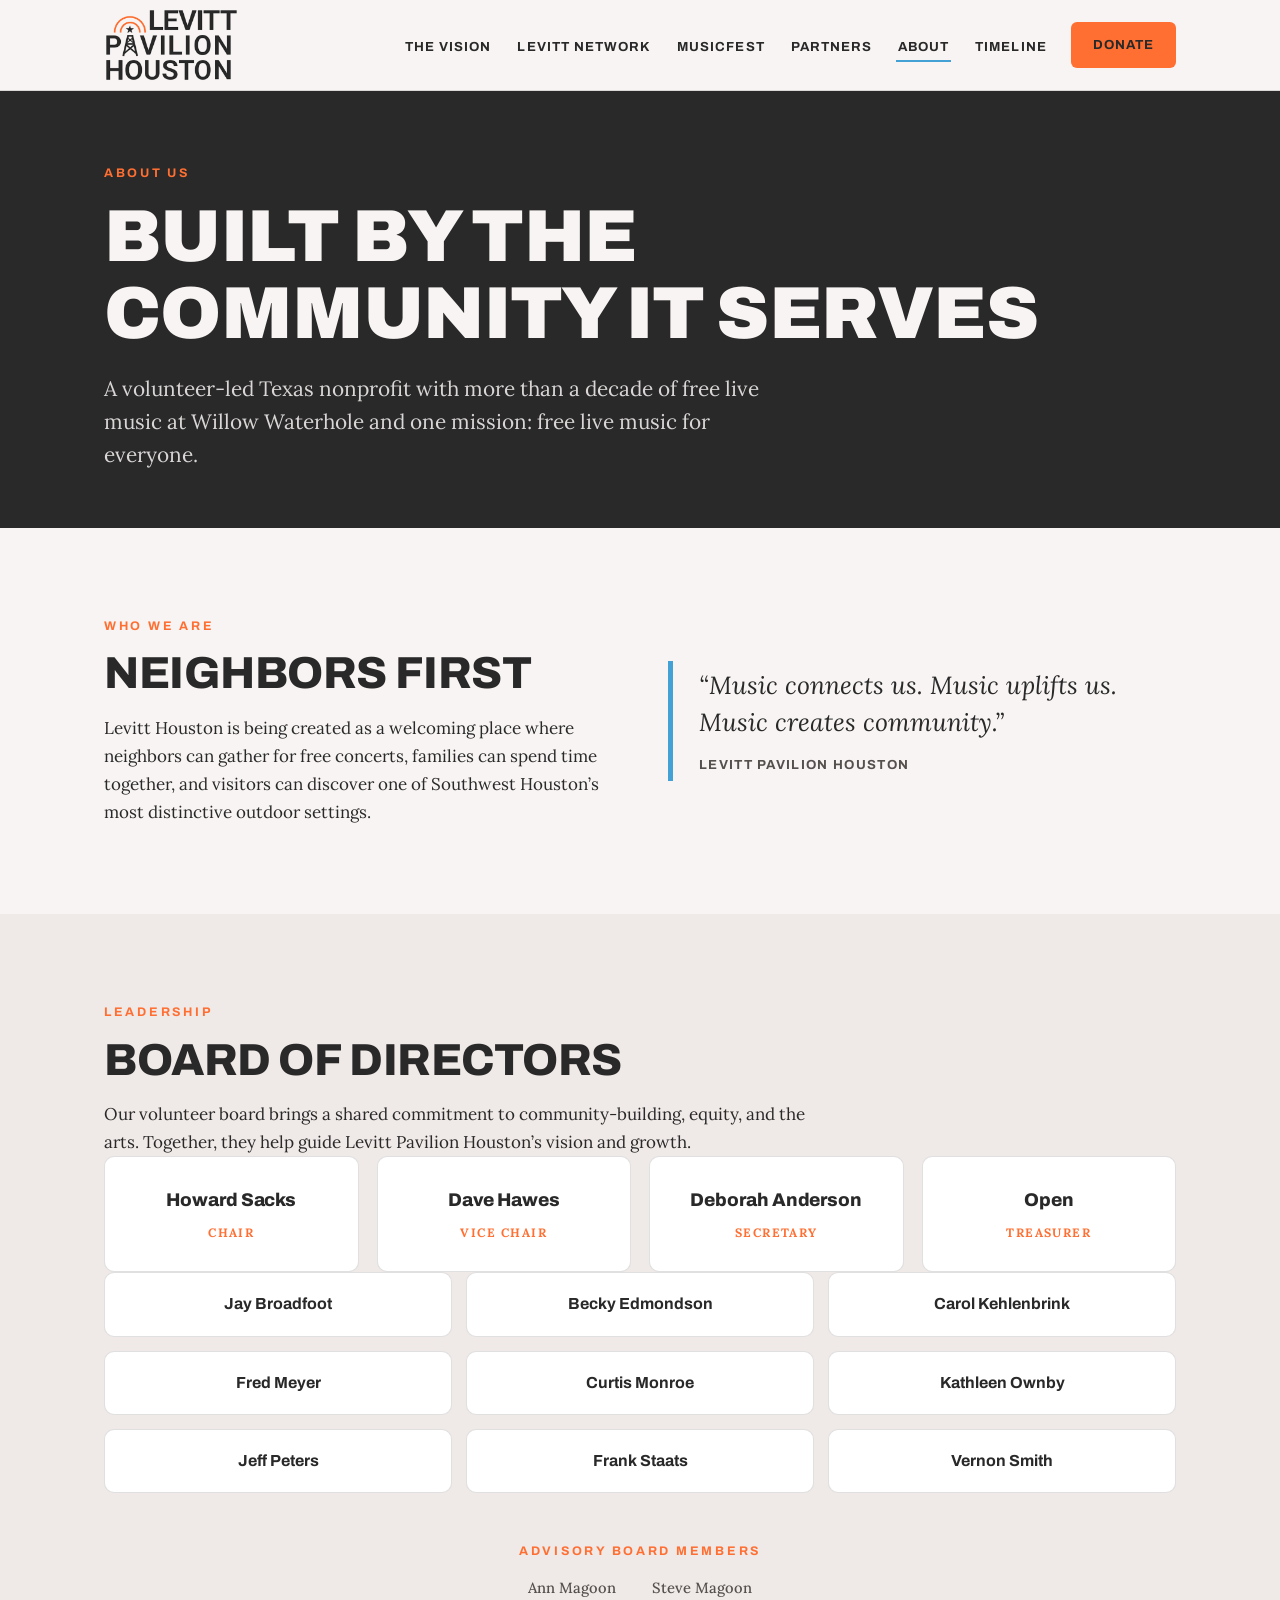
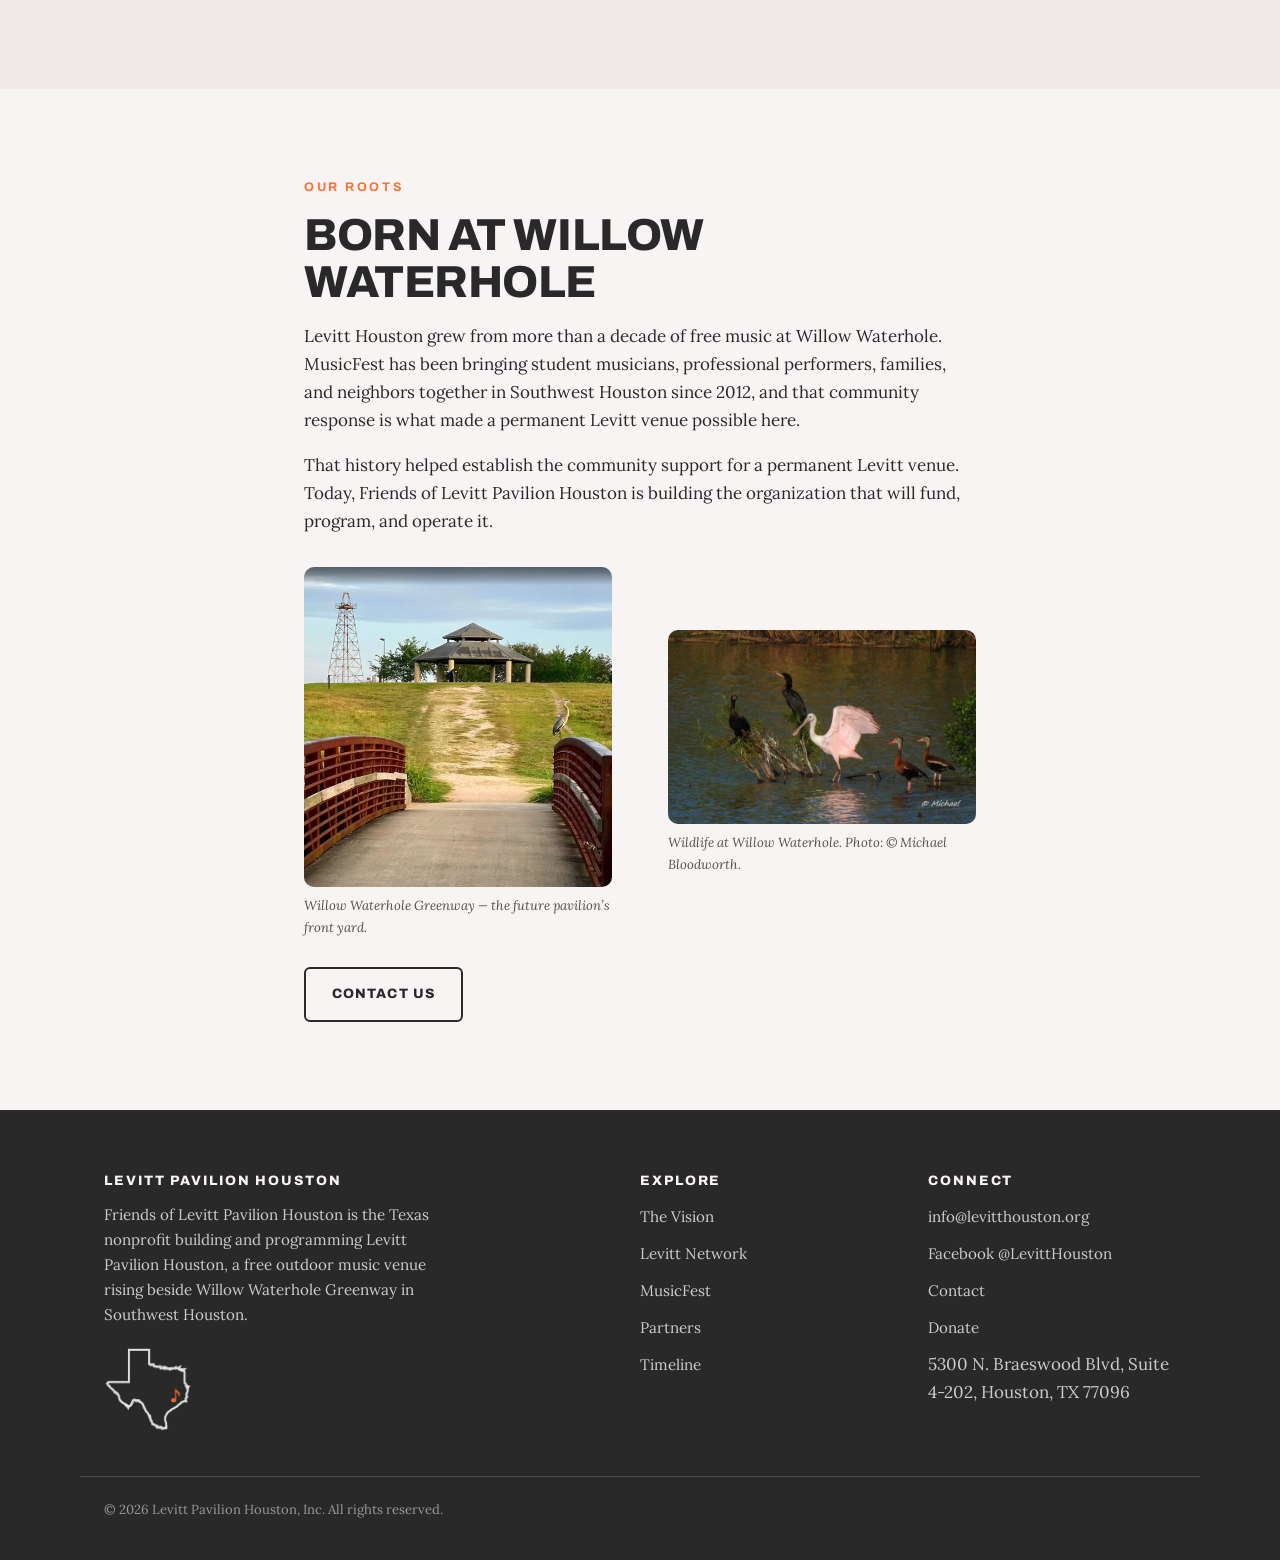
==== about.html @ 431321b0 "Add files via upload" ====
<!DOCTYPE html>
<html lang="en">
<head>
<meta charset="UTF-8">
<meta name="viewport" content="width=device-width, initial-scale=1.0">
<title>About | Levitt Pavilion Houston</title>
<meta name="description" content="Friends of Levitt Pavilion Houston is the Texas nonprofit building and programming the Levitt Pavilion at Willow Waterhole in Southwest Houston.">
<link rel="canonical" href="https://www.levitthouston.org/about.html">
<meta property="og:title" content="About | Levitt Pavilion Houston">
<meta property="og:description" content="Friends of Levitt Pavilion Houston is the Texas nonprofit building and programming the Levitt Pavilion at Willow Waterhole in Southwest Houston.">
<meta property="og:type" content="website">
<link rel="preconnect" href="https://fonts.googleapis.com">
<link rel="preconnect" href="https://fonts.gstatic.com" crossorigin>
<link href="https://fonts.googleapis.com/css2?family=Archivo:wght@500;700;800;900&family=Lora:ital,wght@0,400;0,500;0,700;1,400&display=swap" rel="stylesheet">
<link rel="icon" type="image/png" href="images/favicon.png">
<link rel="stylesheet" href="styles.css">
</head>
<body>

<header class="nav">
  <div class="nav-inner">
    <a class="brand" href="index.html" aria-label="Levitt Pavilion Houston home">
      <img src="images/logo-wordmark.png" alt="Levitt Pavilion Houston">
    </a>
    <button class="nav-toggle" aria-expanded="false" onclick="const l=document.querySelector('.nav-links');l.classList.toggle('open');this.setAttribute('aria-expanded',l.classList.contains('open'));">Menu</button>
    <ul class="nav-links">
      <li><a href="vision.html">The Vision</a></li>
      <li><a href="network.html">Levitt Network</a></li>
      <li><a href="musicfest.html">MusicFest</a></li>
      <li><a href="partners.html">Partners</a></li>
      <li><a href="about.html" aria-current="page">About</a></li>
      <li><a href="timeline.html">Timeline</a></li>
      <li><a class="btn btn-orange" href="support.html" style="padding:10px 20px;">Donate</a></li>
    </ul>
  </div>
</header>

<section class="page-hero">
  <div class="wrap">
    <span class="eyebrow">About Us</span>
    <h1>Built by the<br>community it serves</h1>
    <p class="lede">A volunteer-led Texas nonprofit with more than a decade of free live music at Willow Waterhole and one mission: free live music for everyone.</p>
  </div>
</section>


<section>
  <div class="wrap grid-2">
    <div>
      <span class="eyebrow">Who we are</span>
      <h2>Neighbors first</h2>
      <p class="mt-1">Levitt Houston is being created as a welcoming place where neighbors can gather for free concerts, families can spend time together, and visitors can discover one of Southwest Houston&rsquo;s most distinctive outdoor settings.</p>
    </div>
    <div>
      <blockquote class="pullquote">
        &ldquo;Music connects us. Music uplifts us. Music creates community.&rdquo;
        <cite>Levitt Pavilion Houston</cite>
      </blockquote>
    </div>
  </div>
</section>

<section class="section-tint">
  <div class="wrap">
    <span class="eyebrow">Leadership</span>
    <h2>Board of Directors</h2>
    <p class="narrow mt-1">Our volunteer board brings a shared commitment to community-building, equity, and the arts. Together, they help guide Levitt Pavilion Houston&rsquo;s vision and growth.</p>

    <ul class="board-officers mt-3">
      <li><span class="name">Howard Sacks</span><span class="role">Chair</span></li>
      <li><span class="name">Dave Hawes</span><span class="role">Vice Chair</span></li>
      <li><span class="name">Deborah Anderson</span><span class="role">Secretary</span></li>
      <li><span class="name">Open</span><span class="role">Treasurer</span></li>
    </ul>

    <ul class="board-members mt-3">
      <li>Jay Broadfoot</li>
      <li>Becky Edmondson</li>
      <li>Carol Kehlenbrink</li>
      <li>Fred Meyer</li>
      <li>Curtis Monroe</li>
      <li>Kathleen Ownby</li>
      <li>Jeff Peters</li>
      <li>Frank Staats</li>
      <li>Vernon Smith</li>
    </ul>

    <div class="board-advisory-wrap mt-3">
      <span class="eyebrow">Advisory Board Members</span>
      <ul class="board-advisory">
        <li>Ann Magoon</li>
        <li>Steve Magoon</li>
      </ul>
    </div>
  </div>
</section>

<section>
  <div class="wrap narrow-center">
    <span class="eyebrow">Our roots</span>
    <h2>Born at Willow Waterhole</h2>
    <p class="mt-1">Levitt Houston grew from more than a decade of free music at Willow Waterhole. MusicFest has been bringing student musicians, professional performers, families, and neighbors together in Southwest Houston since 2012, and that community response is what made a permanent Levitt venue possible here.</p>
    <p>That history helped establish the community support for a permanent Levitt venue. Today, Friends of Levitt Pavilion Houston is building the organization that will fund, program, and operate it.</p>
    <div class="grid-2 mt-2">
      <div>
        <img src="images/ww-bridge-heron.jpg" alt="A blue heron perches on the bridge at Willow Waterhole Greenway with the gazebo and historic derrick visible in the background" loading="lazy" style="width:100%;border-radius:var(--radius);">
        <p class="photo-caption">Willow Waterhole Greenway — the future pavilion&rsquo;s front yard.</p>
      </div>
      <div>
        <img src="images/ww-spoonbill-bloodworth.jpg" alt="A roseate spoonbill spreads its wings beside cormorants and ducks on the waters of Willow Waterhole Greenway" loading="lazy" style="width:100%;border-radius:var(--radius);">
        <p class="photo-caption">Wildlife at Willow Waterhole. Photo: &copy; Michael Bloodworth.</p>
      </div>
    </div>
    <div class="btn-row"><a class="btn btn-ghost" href="mailto:info@levitthouston.org">Contact Us</a></div>
  </div>
</section>


<footer>
  <div class="wrap footer-grid">
    <div>
      <h4>Levitt Pavilion Houston</h4>
      <p style="font-size:0.95rem; max-width:340px;">Friends of Levitt Pavilion Houston is the Texas nonprofit building and programming Levitt Pavilion Houston, a free outdoor music venue rising beside Willow Waterhole Greenway in Southwest Houston.</p>
      <img class="footer-texas" src="images/texas-dark.png" alt="Texas outline with a music note marking Houston">
    </div>
    <div>
      <h4>Explore</h4>
      <ul>
        <li><a href="vision.html">The Vision</a></li>
        <li><a href="network.html">Levitt Network</a></li>
        <li><a href="musicfest.html">MusicFest</a></li>
        <li><a href="partners.html">Partners</a></li>
        <li><a href="timeline.html">Timeline</a></li>
      </ul>
    </div>
    <div>
      <h4>Connect</h4>
      <ul>
        <li><a href="mailto:info@levitthouston.org">info@levitthouston.org</a></li>
        <li><a href="https://www.facebook.com/LevittHouston">Facebook @LevittHouston</a></li>
        <li><a href="contact.html">Contact</a></li>
        <li><a href="support.html">Donate</a></li>
        <li>5300 N. Braeswood Blvd, Suite 4-202, Houston, TX 77096</li>
      </ul>
    </div>
  </div>
  <div class="wrap footer-legal">&copy; 2026 Levitt Pavilion Houston, Inc. All rights reserved.</div>
</footer>

</body>
</html>
---- styles.css ----
/* ============================================================
   Levitt Pavilion Houston — Design System
   Palette pulled from LPH logo v2:
   Charcoal #292929 | Cream #F8F4F3 | Derrick Orange #FF6F32 | Bayou Blue #43A1D5
   Type: Archivo (display, echoes wordmark) + Lora (narrative warmth)
   ============================================================ */

:root {
  --charcoal: #292929;
  --charcoal-deep: #1C1C1C;
  --cream: #F8F4F3;
  --cream-dim: #EFE9E7;
  --orange: #FF6F32;
  --orange-deep: #E85A1F;
  --blue: #43A1D5;
  --ink-soft: #55504E;
  --line: rgba(41,41,41,0.14);
  --line-light: rgba(248,244,243,0.18);
  --max: 1120px;
  --radius: 10px;
  --display: "Archivo", "Helvetica Neue", Arial, sans-serif;
  --body: "Lora", Georgia, serif;
}

* { margin: 0; padding: 0; box-sizing: border-box; }
html { scroll-behavior: smooth; }
body {
  font-family: var(--body);
  color: var(--charcoal);
  background: var(--cream);
  line-height: 1.65;
  font-size: 17px;
}

img { max-width: 100%; display: block; }
a { color: inherit; }

/* ---------- Type ---------- */
h1, h2, h3, h4, .disp {
  font-family: var(--display);
  line-height: 1.05;
  letter-spacing: -0.01em;
  font-weight: 800;
  text-transform: uppercase;
}
h1 { font-size: clamp(2.6rem, 6vw, 4.6rem); font-weight: 900; }
h2 { font-size: clamp(1.9rem, 3.6vw, 2.8rem); }
h3 { font-size: 1.25rem; letter-spacing: 0.01em; }
p + p { margin-top: 1em; }

.eyebrow {
  font-family: var(--display);
  font-size: 0.78rem;
  font-weight: 700;
  letter-spacing: 0.22em;
  text-transform: uppercase;
  color: var(--orange);
  display: block;
  margin-bottom: 0.9rem;
}
.on-dark .eyebrow { color: var(--orange); }

.lede {
  font-size: clamp(1.1rem, 1.8vw, 1.3rem);
  line-height: 1.6;
}

/* ---------- Layout ---------- */
.wrap { max-width: var(--max); margin: 0 auto; padding: 0 24px; }
section { padding: 88px 0; }
.section-dark { background: var(--charcoal); color: var(--cream); }
.section-dark h1, .section-dark h2, .section-dark h3 { color: var(--cream); }
.section-tint { background: var(--cream-dim); }

.grid-2 { display: grid; grid-template-columns: 1fr 1fr; gap: 56px; align-items: center; }
.grid-3 { display: grid; grid-template-columns: repeat(3, 1fr); gap: 28px; }
.grid-4 { display: grid; grid-template-columns: repeat(4, 1fr); gap: 24px; }

@media (max-width: 900px) {
  .grid-2, .grid-3, .grid-4 { grid-template-columns: 1fr; }
  section { padding: 64px 0; }
}
@media (min-width: 901px) and (max-width: 1080px) {
  .grid-4 { grid-template-columns: repeat(2, 1fr); }
}

/* ---------- Nav ---------- */
.nav {
  position: sticky; top: 0; z-index: 50;
  background: var(--cream);
  border-bottom: 1px solid var(--line);
}
.nav-inner {
  max-width: var(--max); margin: 0 auto; padding: 8px 24px;
  display: flex; align-items: center; justify-content: space-between; gap: 16px;
}
.brand { display: flex; align-items: center; gap: 12px; text-decoration: none; }
.brand img { height: 74px; width: auto; }
@media (max-width: 600px) { .brand img { height: 54px; } }
.nav-links { display: flex; align-items: center; gap: 22px; list-style: none; }
.nav-links a {
  font-family: var(--display); font-size: 0.82rem; font-weight: 700;
  letter-spacing: 0.08em; text-transform: uppercase; text-decoration: none;
  color: var(--charcoal); padding: 6px 2px; border-bottom: 2px solid transparent;
}
.nav-links a:hover, .nav-links a[aria-current="page"] { border-bottom-color: var(--orange); }
.nav-toggle { display: none; background: none; border: 1px solid var(--line); border-radius: 6px; padding: 8px 10px; font-family: var(--display); font-weight: 700; font-size: 0.8rem; letter-spacing: 0.08em; text-transform: uppercase; cursor: pointer; color: var(--charcoal); }

@media (max-width: 980px) {
  .nav-toggle { display: block; }
  .nav-links {
    display: none; position: absolute; top: 100%; left: 0; right: 0;
    background: var(--cream); border-bottom: 1px solid var(--line);
    flex-direction: column; align-items: flex-start; padding: 18px 24px; gap: 14px;
  }
  .nav-links.open { display: flex; }
}

/* ---------- Buttons ---------- */
.btn {
  display: inline-block; text-decoration: none; cursor: pointer;
  font-family: var(--display); font-weight: 800; text-transform: uppercase;
  letter-spacing: 0.08em; font-size: 0.85rem;
  padding: 14px 26px; border-radius: 6px; border: 2px solid transparent;
  transition: transform 0.15s ease, background 0.15s ease, color 0.15s ease;
}
.btn:hover { transform: translateY(-2px); }
.btn:focus-visible, a:focus-visible, button:focus-visible { outline: 3px solid var(--blue); outline-offset: 2px; }
.btn-orange { background: var(--orange); color: #fff; }
.btn-orange:hover { background: var(--orange-deep); }
.btn-ghost { border-color: var(--charcoal); color: var(--charcoal); background: transparent; }
.btn-ghost-light { border-color: var(--cream); color: var(--cream); background: transparent; }
.btn-row { display: flex; gap: 14px; flex-wrap: wrap; margin-top: 1.8rem; }

/* ---------- Hero ---------- */
.hero {
  background: var(--charcoal); color: var(--cream);
  position: relative; overflow: hidden; padding: 110px 0 96px;
}
.hero .wrap { position: relative; z-index: 2; }
.hero-kicker { color: var(--blue); }
.hero p.lede { max-width: 620px; margin-top: 1.4rem; color: rgba(248,244,243,0.88); }
.hero-derrick {
  position: absolute; right: 6%; top: 50%; transform: translateY(-50%);
  height: min(70%, 380px); width: auto; pointer-events: none;
}
@media (max-width: 900px) { .hero-derrick { opacity: 0.14; right: -10%; } }
@media (prefers-reduced-motion: reduce) {
  html { scroll-behavior: auto; }
  .btn:hover { transform: none; }
}

/* ---------- Momentum bar ---------- */
.momentum { background: var(--cream); color: var(--charcoal); padding: 0; border-bottom: 1px solid var(--line); }
.momentum-inner {
  max-width: var(--max); margin: 0 auto; padding: 18px 24px;
  display: flex; flex-wrap: wrap; gap: 10px 36px; align-items: center; justify-content: center;
}
.momentum-item { font-family: var(--display); font-weight: 700; font-size: 0.86rem; letter-spacing: 0.06em; text-transform: uppercase; display: flex; align-items: center; gap: 9px; }
.momentum-item::before { content: "●"; font-size: 0.6rem; color: var(--orange); }

/* ---------- Cards ---------- */
.card {
  background: #fff; border: 1px solid var(--line); border-radius: var(--radius);
  padding: 30px 26px;
}
.card h3 { margin-bottom: 0.7rem; }
.card-blue { border-top: 3px solid var(--blue); }
.card p { color: var(--ink-soft); font-size: 0.98rem; }
.section-dark .card { background: rgba(248,244,243,0.05); border-color: var(--line-light); }
.section-dark .card p { color: rgba(248,244,243,0.78); }

.stat { border-left: 4px solid var(--orange); padding-left: 18px; }
.stat .num { font-family: var(--display); font-weight: 900; font-size: 2.4rem; line-height: 1; display: block; }
.stat .lbl { font-size: 0.92rem; color: var(--ink-soft); }
.section-dark .stat .lbl { color: rgba(248,244,243,0.72); }

/* Blue variant: place / partnership / credibility facts.
   Orange stays reserved for campaign dollars and calls to action. */
.stat-blue { border-left-color: var(--blue); }

/* Wave divider: quiet callback to the logo's water base. */
.wave-divider { display: block; width: 100%; height: 34px; margin: 0; }
.wave-divider path { fill: none; stroke: var(--blue); stroke-width: 3; stroke-linecap: round; opacity: 0.55; }

/* ---------- Imagery ---------- */
.photo { border-radius: var(--radius); overflow: hidden; }
.photo img { width: 100%; height: 100%; object-fit: cover; }
.photo-caption { font-size: 0.82rem; color: var(--ink-soft); margin-top: 8px; font-style: italic; }
.section-dark .photo-caption { color: rgba(248,244,243,0.85); }
.placeholder {
  border-radius: var(--radius);
  background: repeating-linear-gradient(45deg, var(--cream-dim), var(--cream-dim) 12px, #E6DFDC 12px, #E6DFDC 24px);
  border: 1px dashed rgba(41,41,41,0.3);
  display: flex; align-items: center; justify-content: center; text-align: center;
  min-height: 260px; padding: 24px;
  font-family: var(--display); font-size: 0.8rem; font-weight: 700;
  letter-spacing: 0.1em; text-transform: uppercase; color: var(--ink-soft);
}

/* ---------- Quote ---------- */
.pullquote {
  border-left: 5px solid var(--blue);
  padding: 6px 0 6px 26px;
  font-size: clamp(1.2rem, 2.2vw, 1.55rem);
  font-style: italic; line-height: 1.5;
}
.pullquote cite { display: block; margin-top: 14px; font-style: normal; font-family: var(--display); font-size: 0.82rem; font-weight: 700; letter-spacing: 0.1em; text-transform: uppercase; color: var(--ink-soft); }
.section-dark .pullquote cite { color: rgba(248,244,243,0.7); }

/* ---------- Timeline ---------- */
.timeline { list-style: none; position: relative; padding-left: 34px; }
.timeline::before { content: ""; position: absolute; left: 8px; top: 6px; bottom: 6px; width: 2px; background: var(--line); }
.timeline li { position: relative; padding-bottom: 34px; }
.timeline li::before {
  content: ""; position: absolute; left: -32px; top: 7px;
  width: 14px; height: 14px; border-radius: 50%; background: var(--orange);
  border: 3px solid var(--cream);
}
.timeline .t-year { font-family: var(--display); font-weight: 900; font-size: 1.2rem; letter-spacing: 0.04em; display: block; margin-bottom: 4px; }
.timeline .t-body { color: var(--ink-soft); font-size: 1.08rem; line-height: 1.55; }
.timeline li.future::before { background: var(--cream); border: 3px solid var(--orange); }

/* ---------- Partner strip ---------- */
.partner-grid { display: grid; grid-template-columns: repeat(auto-fit, minmax(220px, 1fr)); gap: 20px; }
.partner {
  background: #fff; border: 1px solid var(--line); border-radius: var(--radius);
  padding: 24px; text-align: center;
  font-family: var(--display); font-weight: 800; text-transform: uppercase; font-size: 0.92rem; letter-spacing: 0.05em;
  display: flex; align-items: center; justify-content: center; min-height: 96px;
}

/* ---------- Footer ---------- */
footer { background: var(--charcoal); color: rgba(248,244,243,0.8); padding: 64px 0 40px; }
.footer-grid { display: grid; grid-template-columns: 2fr 1fr 1fr; gap: 40px; }
footer h4 { color: var(--cream); font-size: 0.85rem; letter-spacing: 0.14em; margin-bottom: 14px; }
.footer-texas { width: 88px; height: auto; margin-top: 20px; opacity: 0.9; }
footer ul { list-style: none; }
footer li { margin-bottom: 9px; }
footer a { color: rgba(248,244,243,0.8); text-decoration: none; font-size: 0.95rem; }
footer a:hover { color: var(--orange); }
.footer-legal { border-top: 1px solid var(--line-light); margin-top: 44px; padding-top: 22px; font-size: 0.82rem; color: rgba(248,244,243,0.55); }
@media (max-width: 800px) { .footer-grid { grid-template-columns: 1fr; } }

/* ---------- Page hero (inner pages) ---------- */
.page-hero { background: var(--charcoal); color: var(--cream); padding: 72px 0 56px; position: relative; overflow: hidden; }
.page-hero p.lede { max-width: 680px; margin-top: 1.2rem; color: rgba(248,244,243,0.85); }

/* ---------- Utility ---------- */
.mt-1 { margin-top: 1rem; } .mt-2 { margin-top: 2rem; } .mt-3 { margin-top: 3rem; }
.center { text-align: center; }
.narrow { max-width: 720px; }
.narrow-center { max-width: 720px; margin-left: auto; margin-right: auto; }
.divider-wave { display: block; width: 100%; height: 42px; }

/* ---------- Campaign band (signature moment: "A new kind of energy") ---------- */
.campaign-band {
  background: var(--charcoal-deep); color: var(--cream);
  padding: 100px 0 92px; position: relative; overflow: hidden; text-align: center;
}
.campaign-band .line {
  font-family: var(--display); font-weight: 900; text-transform: uppercase;
  letter-spacing: -0.01em; line-height: 1.03;
  font-size: clamp(2.3rem, 5.6vw, 4.2rem);
}
.campaign-band .line em { font-style: normal; color: var(--orange); }
.campaign-band .sub {
  max-width: 660px; margin: 1.5rem auto 0;
  color: rgba(248,244,243,0.85); font-size: 1.08rem;
}
.campaign-star {
  display: block; color: var(--orange); font-size: 1.5rem;
  letter-spacing: 0.5em; margin-bottom: 16px;
}
.campaign-band .wave-divider { position: absolute; left: 0; right: 0; bottom: 14px; opacity: 0.7; }

/* Star bullet for Light the Star context */
.star-note { font-family: var(--display); font-size: 0.8rem; font-weight: 700; letter-spacing: 0.12em; text-transform: uppercase; color: var(--ink-soft); }
.star-note::before { content: "\2605"; color: var(--orange); margin-right: 8px; }

/* ---------- Round 3: blue discipline + mobile fixes ---------- */
/* Way-finding is place: current page marker goes blue; hover stays orange (action) */
.nav-links a[aria-current="page"] { border-bottom-color: var(--blue); }

/* Hidden brand touch */
::selection { background: var(--blue); color: #fff; }

/* Timeline: completed milestones are blue facts; what's ahead is the orange ask */
.timeline li::before { background: var(--blue); }
.timeline li.future::before { background: var(--orange); border: 3px solid var(--cream); }

/* Mobile hero: a faded mark is worse than none */
@media (max-width: 900px) { .hero-derrick { display: none; } }

/* Campaign band derrick mark (the standalone icon's home) */
.campaign-mark { height: 96px; width: auto; margin: 0 auto 20px; display: block; }

/* Branded figure strips (illustration, map) */
.figure-strip { padding: 56px 0; }
.figure-strip img, .figure-strip svg { width: 100%; height: auto; display: block; }
.map-figure { background: #fff; border: 1px solid var(--line); border-radius: var(--radius); padding: 14px; }

/* ---------- Round 4: staggered value rows (Vision) + board list + media cards ---------- */
.value-rows { display: flex; flex-direction: column; gap: 26px; }
.value-row { max-width: 620px; padding: 26px 30px; background: #fff; border: 1px solid var(--line); border-radius: var(--radius); border-left: 4px solid var(--orange); }
.value-row.alt { align-self: flex-end; border-left: none; border-right: 4px solid var(--blue); text-align: right; }
.value-row h3 { margin-bottom: 6px; }
@media (max-width: 720px) { .value-row, .value-row.alt { align-self: stretch; text-align: left; border-right: none; border-left: 4px solid var(--orange); } .value-row.alt { border-left-color: var(--blue); } }

.board-list { display: grid; grid-template-columns: repeat(3, 1fr); gap: 10px 32px; list-style: none; padding: 0; margin: 0; }
.board-list li { font-family: var(--display); font-weight: 700; font-size: 1rem; padding: 12px 0; border-bottom: 1px solid var(--line); }
.board-list li span { display: block; font-family: var(--body); font-weight: 400; font-size: 0.9rem; color: var(--ink-soft); margin-top: 2px; }
@media (max-width: 900px) { .board-list { grid-template-columns: repeat(2, 1fr); } }
@media (max-width: 560px) { .board-list { grid-template-columns: 1fr; } }

.media-note { font-size: 0.8rem; text-transform: uppercase; letter-spacing: 0.08em; color: var(--ink-soft); }

/* ---------- Board of Directors: officers + members, evenly grouped ---------- */
.officer-grid { display: grid; grid-template-columns: repeat(4, 1fr); gap: 20px; list-style: none; padding: 0; margin: 0; }
.officer-grid li { background: #fff; border: 1px solid var(--line); border-radius: var(--radius); padding: 18px 16px; text-align: center; }
.officer-grid .name { display: block; font-family: var(--display); font-weight: 800; font-size: 1rem; }
.officer-grid .role { display: block; font-family: var(--body); font-size: 0.85rem; color: var(--orange); text-transform: uppercase; letter-spacing: 0.06em; margin-top: 4px; }
@media (max-width: 720px) { .officer-grid { grid-template-columns: repeat(2, 1fr); } }

.member-grid { display: grid; grid-template-columns: repeat(3, 1fr); gap: 0; list-style: none; padding: 0; margin: 0; border-top: 1px solid var(--line); }
.member-grid li { font-family: var(--display); font-weight: 700; font-size: 0.98rem; padding: 14px 8px; border-bottom: 1px solid var(--line); text-align: center; }
@media (max-width: 720px) { .member-grid { grid-template-columns: repeat(2, 1fr); } }
@media (max-width: 480px) { .member-grid { grid-template-columns: 1fr; } }

.advisory-list { display: flex; flex-wrap: wrap; gap: 10px 32px; list-style: none; padding: 0; margin: 0; justify-content: center; }
.advisory-list li { font-family: var(--display); font-weight: 700; font-size: 0.98rem; }

/* ---------- Email capture: real form, styled inline, works once endpoint is wired ---------- */
.sr-only { position: absolute; width: 1px; height: 1px; padding: 0; margin: -1px; overflow: hidden; clip: rect(0,0,0,0); white-space: nowrap; border: 0; }

.email-capture { display: flex; gap: 10px; max-width: 460px; margin: 0 auto; }
.email-capture input[type="email"] {
  flex: 1; padding: 13px 16px; border-radius: 999px; border: 1px solid rgba(255,255,255,0.25);
  background: rgba(255,255,255,0.08); color: var(--cream); font-family: var(--body); font-size: 0.95rem;
}
.email-capture input[type="email"]::placeholder { color: rgba(248,244,243,0.55); }
.email-capture input[type="email"]:focus { outline: 2px solid var(--orange); outline-offset: 2px; background: rgba(255,255,255,0.14); }
.email-capture button { white-space: nowrap; border: none; cursor: pointer; }
.email-capture.on-light input[type="email"] { background: #fff; border: 1px solid var(--line); color: var(--ink); }
.email-capture.on-light input[type="email"]::placeholder { color: var(--ink-soft); }
@media (max-width: 480px) { .email-capture { flex-direction: column; } }

/* ---------- Refined board list (item 21, 22): elegant roster, no card treatment ---------- */
.officer-row { display: grid; grid-template-columns: repeat(4, 1fr); gap: 0; list-style: none; padding: 0; margin: 0; border-top: 1px solid var(--line); border-bottom: 1px solid var(--line); }
.officer-row li { padding: 22px 12px; text-align: center; border-right: 1px solid var(--line); }
.officer-row li:last-child { border-right: none; }
.officer-row .name { display: block; font-family: var(--display); font-weight: 800; font-size: 1.1rem; letter-spacing: -0.005em; }
.officer-row .role { display: block; font-family: var(--body); font-size: 0.78rem; color: var(--ink-soft); text-transform: uppercase; letter-spacing: 0.14em; margin-top: 6px; }
@media (max-width: 720px) { .officer-row { grid-template-columns: repeat(2, 1fr); } .officer-row li:nth-child(2) { border-right: none; } .officer-row li:nth-child(-n+2) { border-bottom: 1px solid var(--line); } }

.member-roster { display: grid; grid-template-columns: repeat(3, 1fr); gap: 0 40px; list-style: none; padding: 0; margin: 0; }
.member-roster li { font-family: var(--display); font-weight: 700; font-size: 1.05rem; padding: 18px 8px; text-align: center; border-bottom: 1px solid var(--line); }
@media (max-width: 720px) { .member-roster { grid-template-columns: repeat(2, 1fr); gap: 0 24px; } }
@media (max-width: 480px) { .member-roster { grid-template-columns: 1fr; } }

.advisory-row { display: flex; flex-wrap: wrap; gap: 12px 40px; list-style: none; padding: 0; margin: 0; justify-content: center; }
.advisory-row li { font-family: var(--display); font-weight: 700; font-size: 1.05rem; }

/* ---------- Board of Directors: unified card system ---------- */
.board-officers { display: grid; grid-template-columns: repeat(4, 1fr); gap: 18px; list-style: none; padding: 0; margin: 0; }
.board-officers li { background: #fff; border: 1px solid var(--line); border-radius: var(--radius); padding: 28px 18px; text-align: center; }
.board-officers .name { display: block; font-family: var(--display); font-weight: 800; font-size: 1.15rem; letter-spacing: -0.005em; }
.board-officers .role { display: block; font-family: var(--body); font-weight: 700; font-size: 0.76rem; color: var(--orange); text-transform: uppercase; letter-spacing: 0.12em; margin-top: 8px; }
@media (max-width: 720px) { .board-officers { grid-template-columns: repeat(2, 1fr); } }

.board-members { display: grid; grid-template-columns: repeat(3, 1fr); gap: 14px; list-style: none; padding: 0; margin: 0; }
.board-members li { background: #fff; border: 1px solid var(--line); border-radius: var(--radius); padding: 18px 14px; text-align: center; font-family: var(--display); font-weight: 700; font-size: 1rem; }
@media (max-width: 720px) { .board-members { grid-template-columns: repeat(2, 1fr); } }
@media (max-width: 480px) { .board-members { grid-template-columns: 1fr; } }

.board-advisory-wrap { text-align: center; }
.board-advisory { display: flex; flex-wrap: wrap; gap: 8px 36px; list-style: none; padding: 0; margin: 12px 0 0; justify-content: center; }
.board-advisory li { font-family: var(--body); font-weight: 500; font-size: 0.92rem; color: var(--ink-soft); }

/* ---------- Media cards: publication name prominent, link visible (items 24, 26) ---------- */
.media-card { background: #fff; border: 1px solid var(--line); border-radius: var(--radius); padding: 28px; display: flex; flex-direction: column; gap: 14px; }
.media-card .pub { font-family: var(--display); font-weight: 800; font-size: 0.85rem; text-transform: uppercase; letter-spacing: 0.12em; color: var(--orange); }
.media-card .meta { font-family: var(--body); font-size: 0.85rem; color: var(--ink-soft); }
.media-card h3 { font-size: 1.2rem; line-height: 1.25; margin: 0; }
.media-card .read-link { display: inline-block; font-family: var(--display); font-weight: 700; text-transform: uppercase; letter-spacing: 0.08em; font-size: 0.82rem; padding-top: 4px; border-bottom: 2px solid var(--charcoal); color: var(--charcoal); align-self: flex-start; }
.media-card .read-link:hover { border-bottom-color: var(--orange); color: var(--orange); }

/* ---------- MusicFest poster strip (item 15) ---------- */
.poster-strip { display: grid; grid-template-columns: repeat(7, 1fr); gap: 14px; margin-top: 1.5rem; }
@media (max-width: 860px) { .poster-strip { grid-template-columns: repeat(4, 1fr); } }
@media (max-width: 520px) { .poster-strip { grid-template-columns: repeat(3, 1fr); } }
.poster-strip .poster { display: flex; flex-direction: column; align-items: center; gap: 8px; }
.poster-strip .poster-img-wrap { width: 100%; aspect-ratio: 3/4; background: #fff; border: 1px solid var(--line); border-radius: 6px; padding: 10px; overflow: hidden; }
.poster-strip .poster img { width: 100%; height: 100%; object-fit: cover; border-radius: 4px; }
.poster-strip .poster-year { font-family: var(--display); font-weight: 700; font-size: 0.8rem; letter-spacing: 0.02em; color: var(--ink-soft); }

/* ---------- Home page mark alignment (item 8) ---------- */
@media (min-width: 1200px) {
  .hero-derrick { right: max(2rem, calc((100vw - 1180px) / 2 + 2rem)); }
}

/* ---------- Vision derrick section as two-column layout (item 6) ---------- */
.derrick-split { display: grid; grid-template-columns: 1fr 1fr; gap: 48px; align-items: center; }
.derrick-split .derrick-portrait { max-height: 640px; object-fit: cover; object-position: center 30%; border-radius: var(--radius); width: 100%; }
@media (max-width: 900px) { .derrick-split { grid-template-columns: 1fr; } .derrick-split .derrick-portrait { max-height: 480px; } }
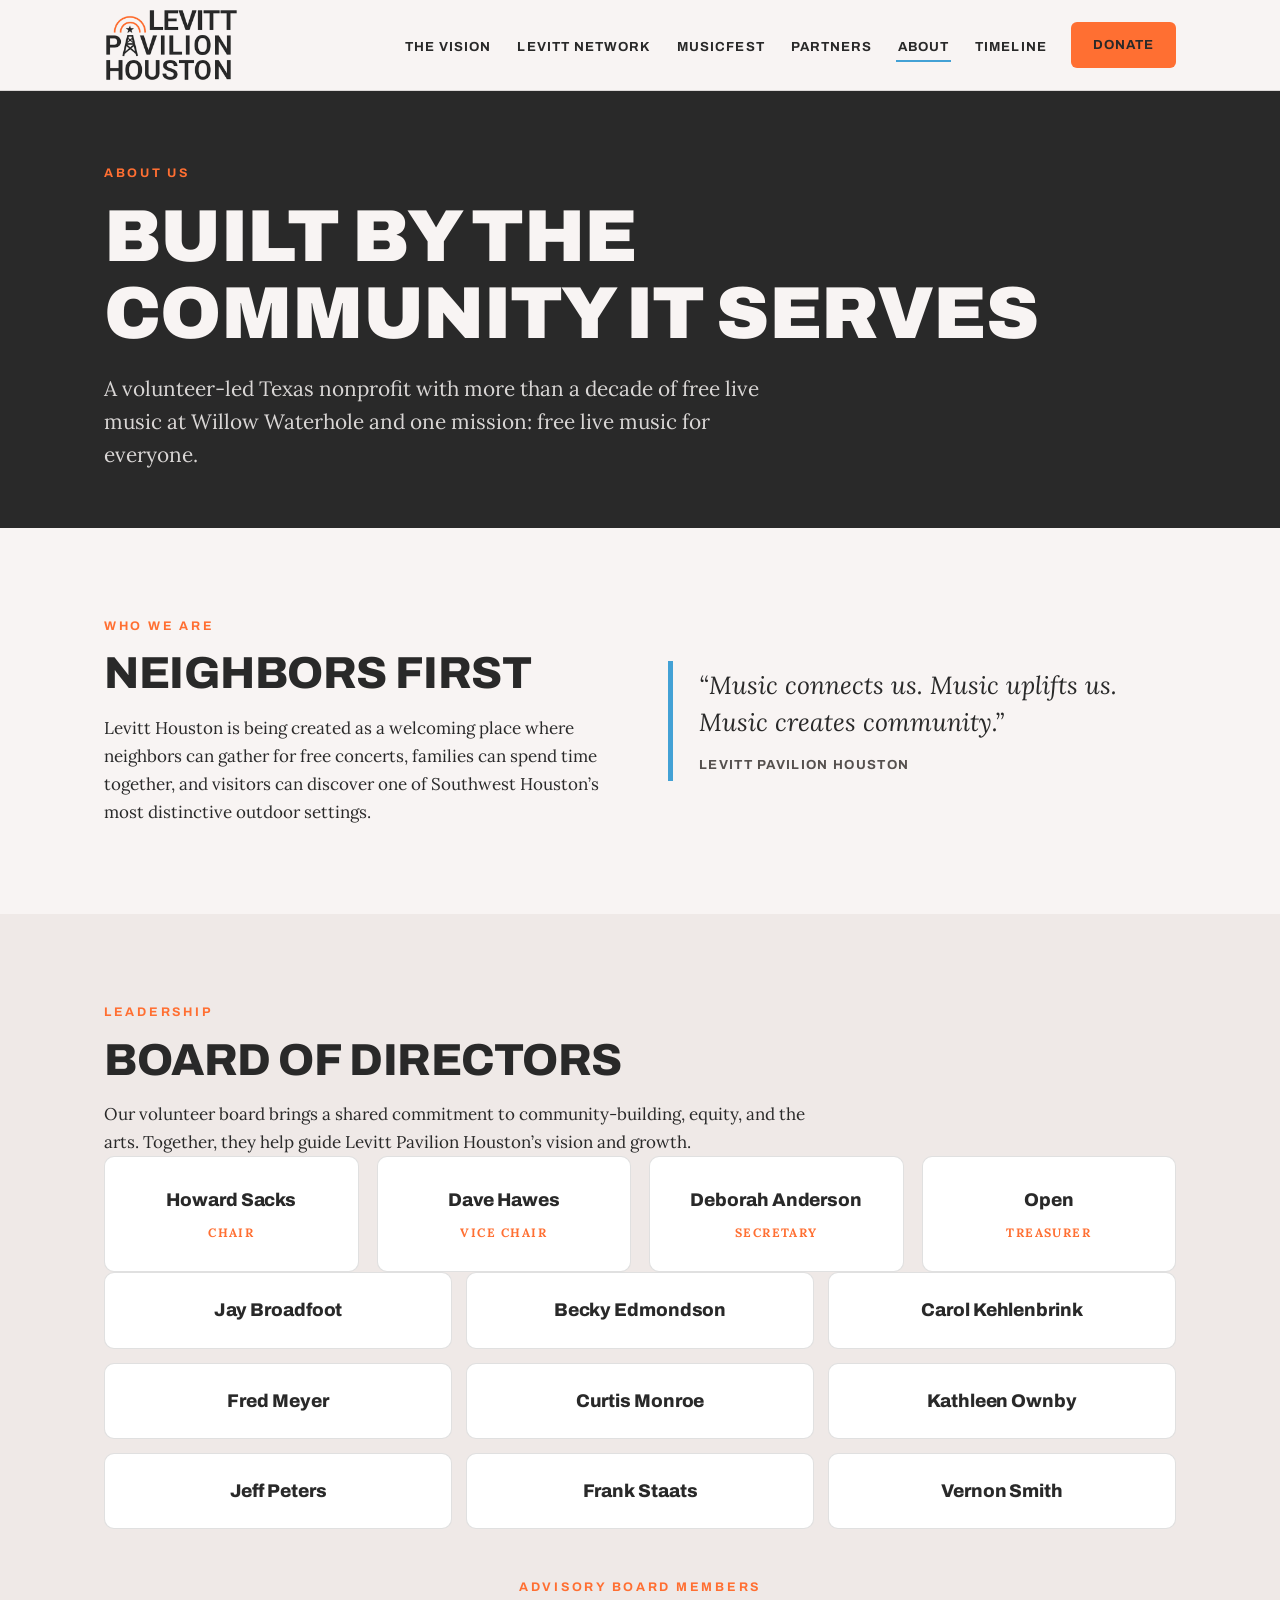
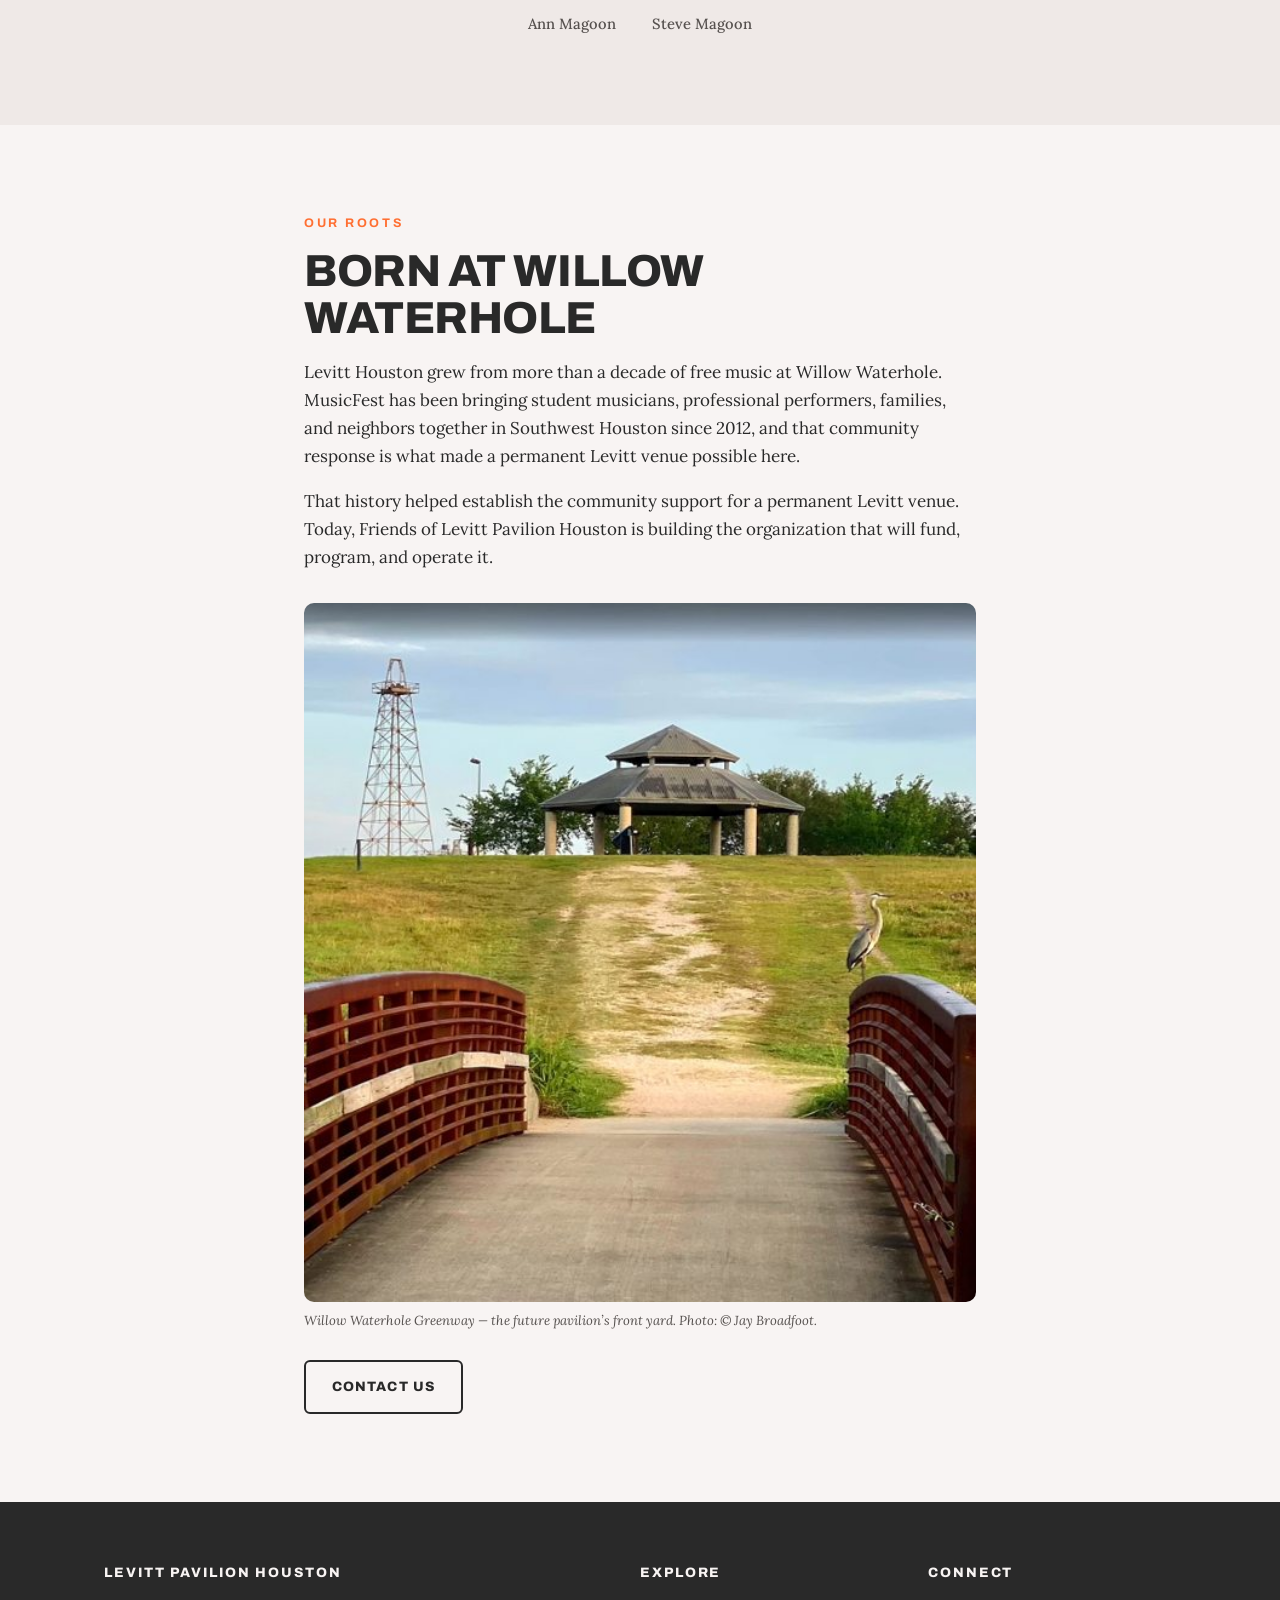
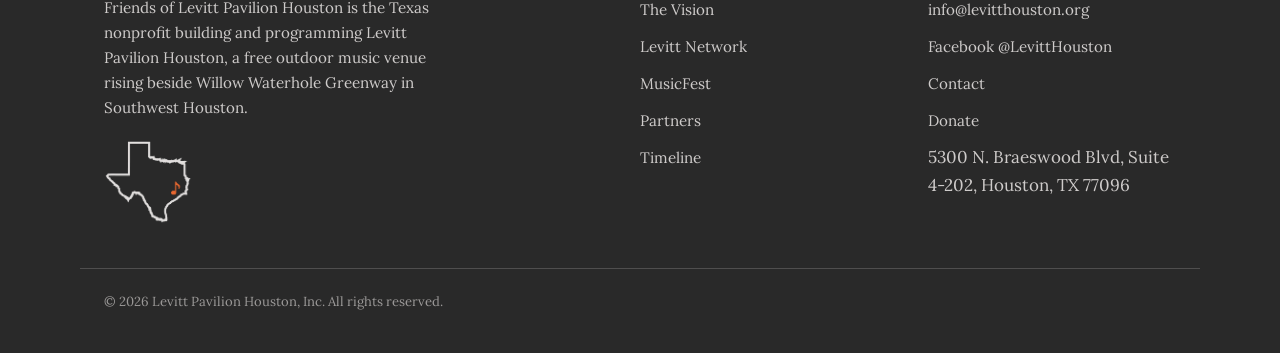
==== commit 622b5624: "Add files via upload" ====
--- a/about.html
+++ b/about.html
@@ -66,14 +66,14 @@
     <h2>Board of Directors</h2>
     <p class="narrow mt-1">Our volunteer board brings a shared commitment to community-building, equity, and the arts. Together, they help guide Levitt Pavilion Houston&rsquo;s vision and growth.</p>
 
-    <ul class="board-officers mt-3">
+    <ul class="board-officers mt-4">
       <li><span class="name">Howard Sacks</span><span class="role">Chair</span></li>
       <li><span class="name">Dave Hawes</span><span class="role">Vice Chair</span></li>
       <li><span class="name">Deborah Anderson</span><span class="role">Secretary</span></li>
       <li><span class="name">Open</span><span class="role">Treasurer</span></li>
     </ul>
 
-    <ul class="board-members mt-3">
+    <ul class="board-members mt-4">
       <li>Jay Broadfoot</li>
       <li>Becky Edmondson</li>
       <li>Carol Kehlenbrink</li>
@@ -101,15 +101,9 @@
     <h2>Born at Willow Waterhole</h2>
     <p class="mt-1">Levitt Houston grew from more than a decade of free music at Willow Waterhole. MusicFest has been bringing student musicians, professional performers, families, and neighbors together in Southwest Houston since 2012, and that community response is what made a permanent Levitt venue possible here.</p>
     <p>That history helped establish the community support for a permanent Levitt venue. Today, Friends of Levitt Pavilion Houston is building the organization that will fund, program, and operate it.</p>
-    <div class="grid-2 mt-2">
-      <div>
-        <img src="images/ww-bridge-heron.jpg" alt="A blue heron perches on the bridge at Willow Waterhole Greenway with the gazebo and historic derrick visible in the background" loading="lazy" style="width:100%;border-radius:var(--radius);">
-        <p class="photo-caption">Willow Waterhole Greenway — the future pavilion&rsquo;s front yard.</p>
-      </div>
-      <div>
-        <img src="images/ww-spoonbill-bloodworth.jpg" alt="A roseate spoonbill spreads its wings beside cormorants and ducks on the waters of Willow Waterhole Greenway" loading="lazy" style="width:100%;border-radius:var(--radius);">
-        <p class="photo-caption">Wildlife at Willow Waterhole. Photo: &copy; Michael Bloodworth.</p>
-      </div>
+    <div class="mt-2">
+      <img src="images/ww-bridge-heron.jpg" alt="A blue heron perches on the bridge at Willow Waterhole Greenway with the gazebo and historic derrick visible in the background" loading="lazy" style="width:100%;border-radius:var(--radius);">
+      <p class="photo-caption">Willow Waterhole Greenway &mdash; the future pavilion&rsquo;s front yard. Photo: &copy; Jay Broadfoot.</p>
     </div>
     <div class="btn-row"><a class="btn btn-ghost" href="mailto:info@levitthouston.org">Contact Us</a></div>
   </div>
--- a/styles.css
+++ b/styles.css
@@ -217,8 +217,8 @@
   width: 14px; height: 14px; border-radius: 50%; background: var(--orange);
   border: 3px solid var(--cream);
 }
-.timeline .t-year { font-family: var(--display); font-weight: 900; font-size: 1.2rem; letter-spacing: 0.04em; display: block; margin-bottom: 4px; }
-.timeline .t-body { color: var(--ink-soft); font-size: 1.08rem; line-height: 1.55; }
+.timeline .t-year { font-family: var(--display); font-weight: 900; font-size: 1.35rem; letter-spacing: 0.03em; display: block; margin-bottom: 6px; }
+.timeline .t-body { color: var(--ink-soft); font-size: 1.15rem; line-height: 1.6; }
 .timeline li.future::before { background: var(--cream); border: 3px solid var(--orange); }
 
 /* ---------- Partner strip ---------- */
@@ -247,7 +247,7 @@
 .page-hero p.lede { max-width: 680px; margin-top: 1.2rem; color: rgba(248,244,243,0.85); }
 
 /* ---------- Utility ---------- */
-.mt-1 { margin-top: 1rem; } .mt-2 { margin-top: 2rem; } .mt-3 { margin-top: 3rem; }
+.mt-1 { margin-top: 1rem; } .mt-2 { margin-top: 2rem; } .mt-3 { margin-top: 3rem; } .mt-4 { margin-top: 4.5rem; }
 .center { text-align: center; }
 .narrow { max-width: 720px; }
 .narrow-center { max-width: 720px; margin-left: auto; margin-right: auto; }
@@ -335,15 +335,18 @@
 
 .email-capture { display: flex; gap: 10px; max-width: 460px; margin: 0 auto; }
 .email-capture input[type="email"] {
-  flex: 1; padding: 13px 16px; border-radius: 999px; border: 1px solid rgba(255,255,255,0.25);
-  background: rgba(255,255,255,0.08); color: var(--cream); font-family: var(--body); font-size: 0.95rem;
-}
-.email-capture input[type="email"]::placeholder { color: rgba(248,244,243,0.55); }
+  flex: 1; padding: 13px 16px; border-radius: 999px; border: 1px solid rgba(255,255,255,0.45);
+  background: rgba(255,255,255,0.16); color: var(--cream); font-family: var(--body); font-size: 0.95rem;
+}
+.email-capture input[type="email"]::placeholder { color: rgba(248,244,243,0.75); }
 .email-capture input[type="email"]:focus { outline: 2px solid var(--orange); outline-offset: 2px; background: rgba(255,255,255,0.14); }
 .email-capture button { white-space: nowrap; border: none; cursor: pointer; }
 .email-capture.on-light input[type="email"] { background: #fff; border: 1px solid var(--line); color: var(--ink); }
 .email-capture.on-light input[type="email"]::placeholder { color: var(--ink-soft); }
 @media (max-width: 480px) { .email-capture { flex-direction: column; } }
+.social-icon-link { display: inline-flex; align-items: center; gap: 10px; color: var(--cream); text-decoration: none; font-family: var(--body); font-size: 0.95rem; }
+.social-icon-link svg { width: 26px; height: 26px; flex-shrink: 0; }
+.social-icon-link:hover { opacity: 0.8; }
 
 /* ---------- Refined board list (item 21, 22): elegant roster, no card treatment ---------- */
 .officer-row { display: grid; grid-template-columns: repeat(4, 1fr); gap: 0; list-style: none; padding: 0; margin: 0; border-top: 1px solid var(--line); border-bottom: 1px solid var(--line); }
@@ -369,7 +372,7 @@
 @media (max-width: 720px) { .board-officers { grid-template-columns: repeat(2, 1fr); } }
 
 .board-members { display: grid; grid-template-columns: repeat(3, 1fr); gap: 14px; list-style: none; padding: 0; margin: 0; }
-.board-members li { background: #fff; border: 1px solid var(--line); border-radius: var(--radius); padding: 18px 14px; text-align: center; font-family: var(--display); font-weight: 700; font-size: 1rem; }
+.board-members li { background: #fff; border: 1px solid var(--line); border-radius: var(--radius); padding: 22px 14px; text-align: center; font-family: var(--display); font-weight: 800; font-size: 1.15rem; letter-spacing: -0.005em; }
 @media (max-width: 720px) { .board-members { grid-template-columns: repeat(2, 1fr); } }
 @media (max-width: 480px) { .board-members { grid-template-columns: 1fr; } }
 
@@ -382,7 +385,7 @@
 .media-card .pub { font-family: var(--display); font-weight: 800; font-size: 0.85rem; text-transform: uppercase; letter-spacing: 0.12em; color: var(--orange); }
 .media-card .meta { font-family: var(--body); font-size: 0.85rem; color: var(--ink-soft); }
 .media-card h3 { font-size: 1.2rem; line-height: 1.25; margin: 0; }
-.media-card .read-link { display: inline-block; font-family: var(--display); font-weight: 700; text-transform: uppercase; letter-spacing: 0.08em; font-size: 0.82rem; padding-top: 4px; border-bottom: 2px solid var(--charcoal); color: var(--charcoal); align-self: flex-start; }
+.media-card .read-link { display: inline-block; text-decoration: none; font-family: var(--display); font-weight: 700; text-transform: uppercase; letter-spacing: 0.08em; font-size: 0.82rem; padding-top: 4px; border-bottom: 2px solid var(--charcoal); color: var(--charcoal); align-self: flex-start; }
 .media-card .read-link:hover { border-bottom-color: var(--orange); color: var(--orange); }
 
 /* ---------- MusicFest poster strip (item 15) ---------- */
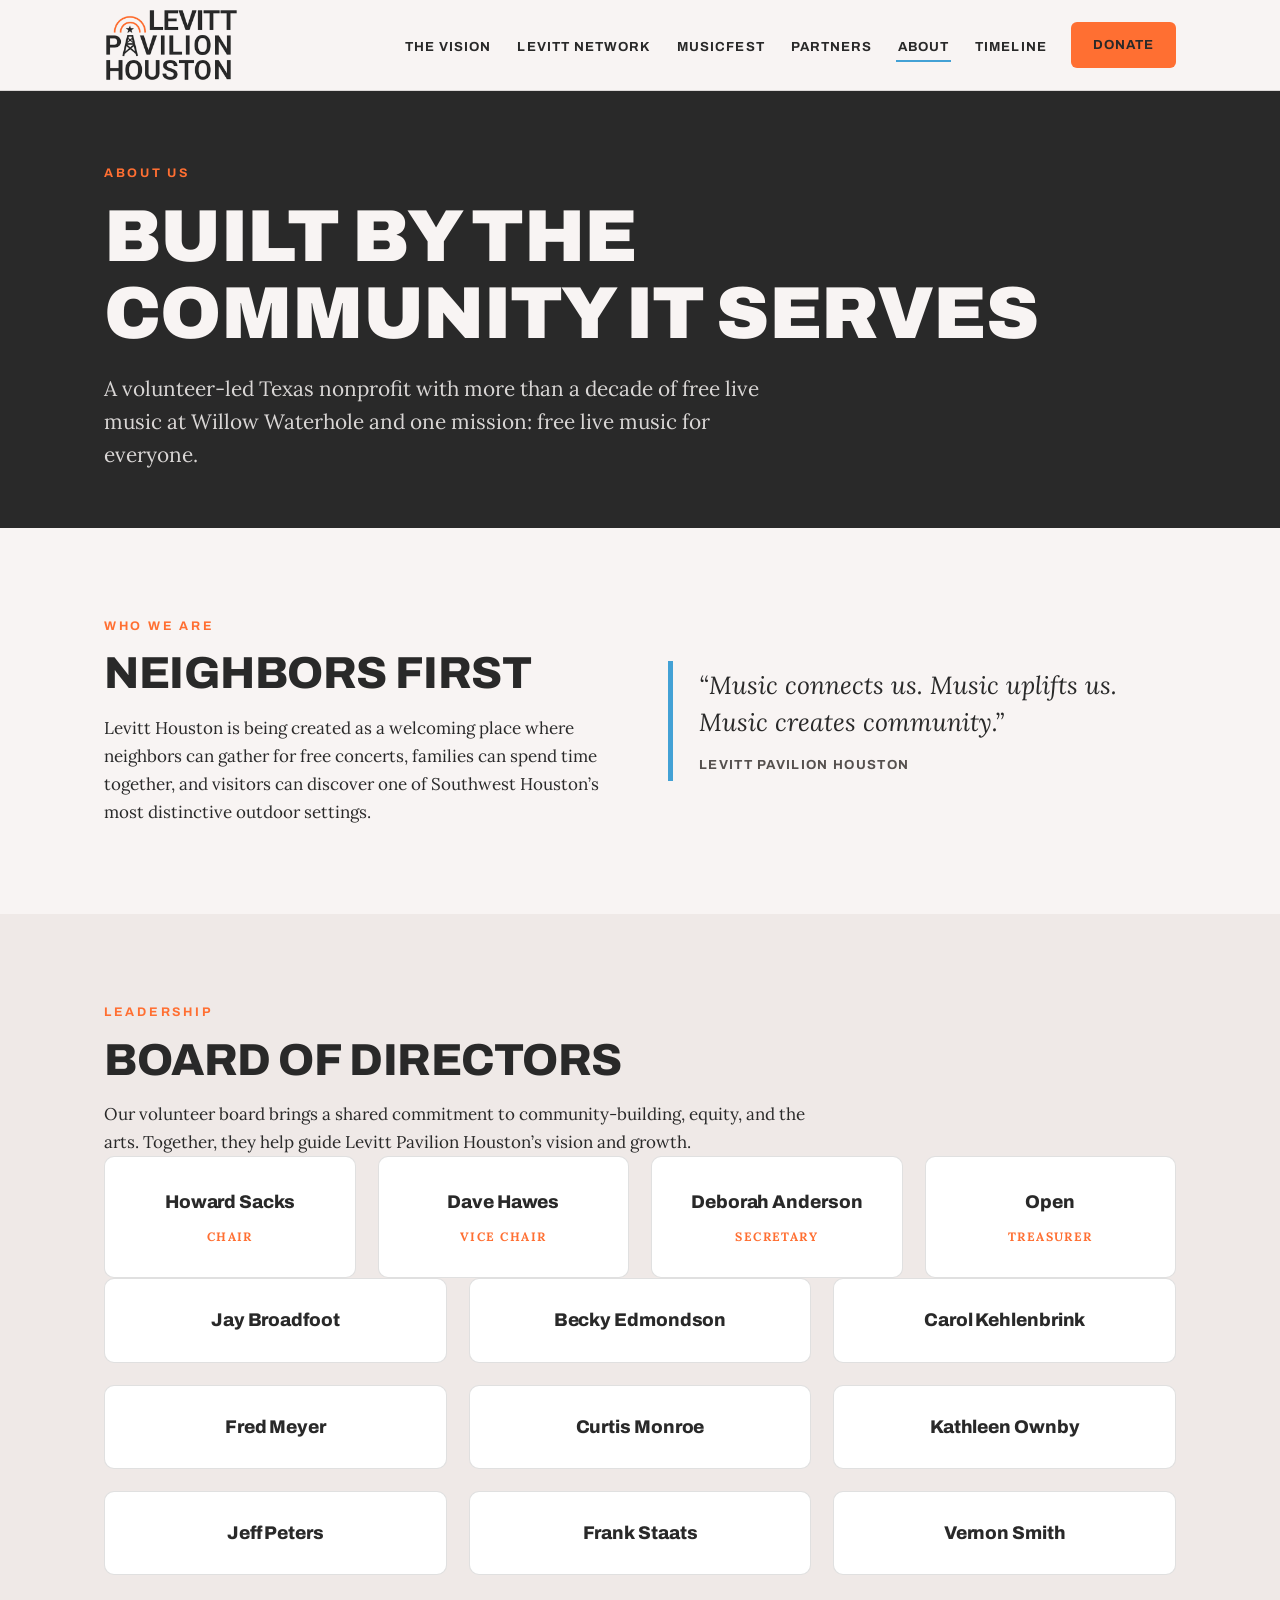
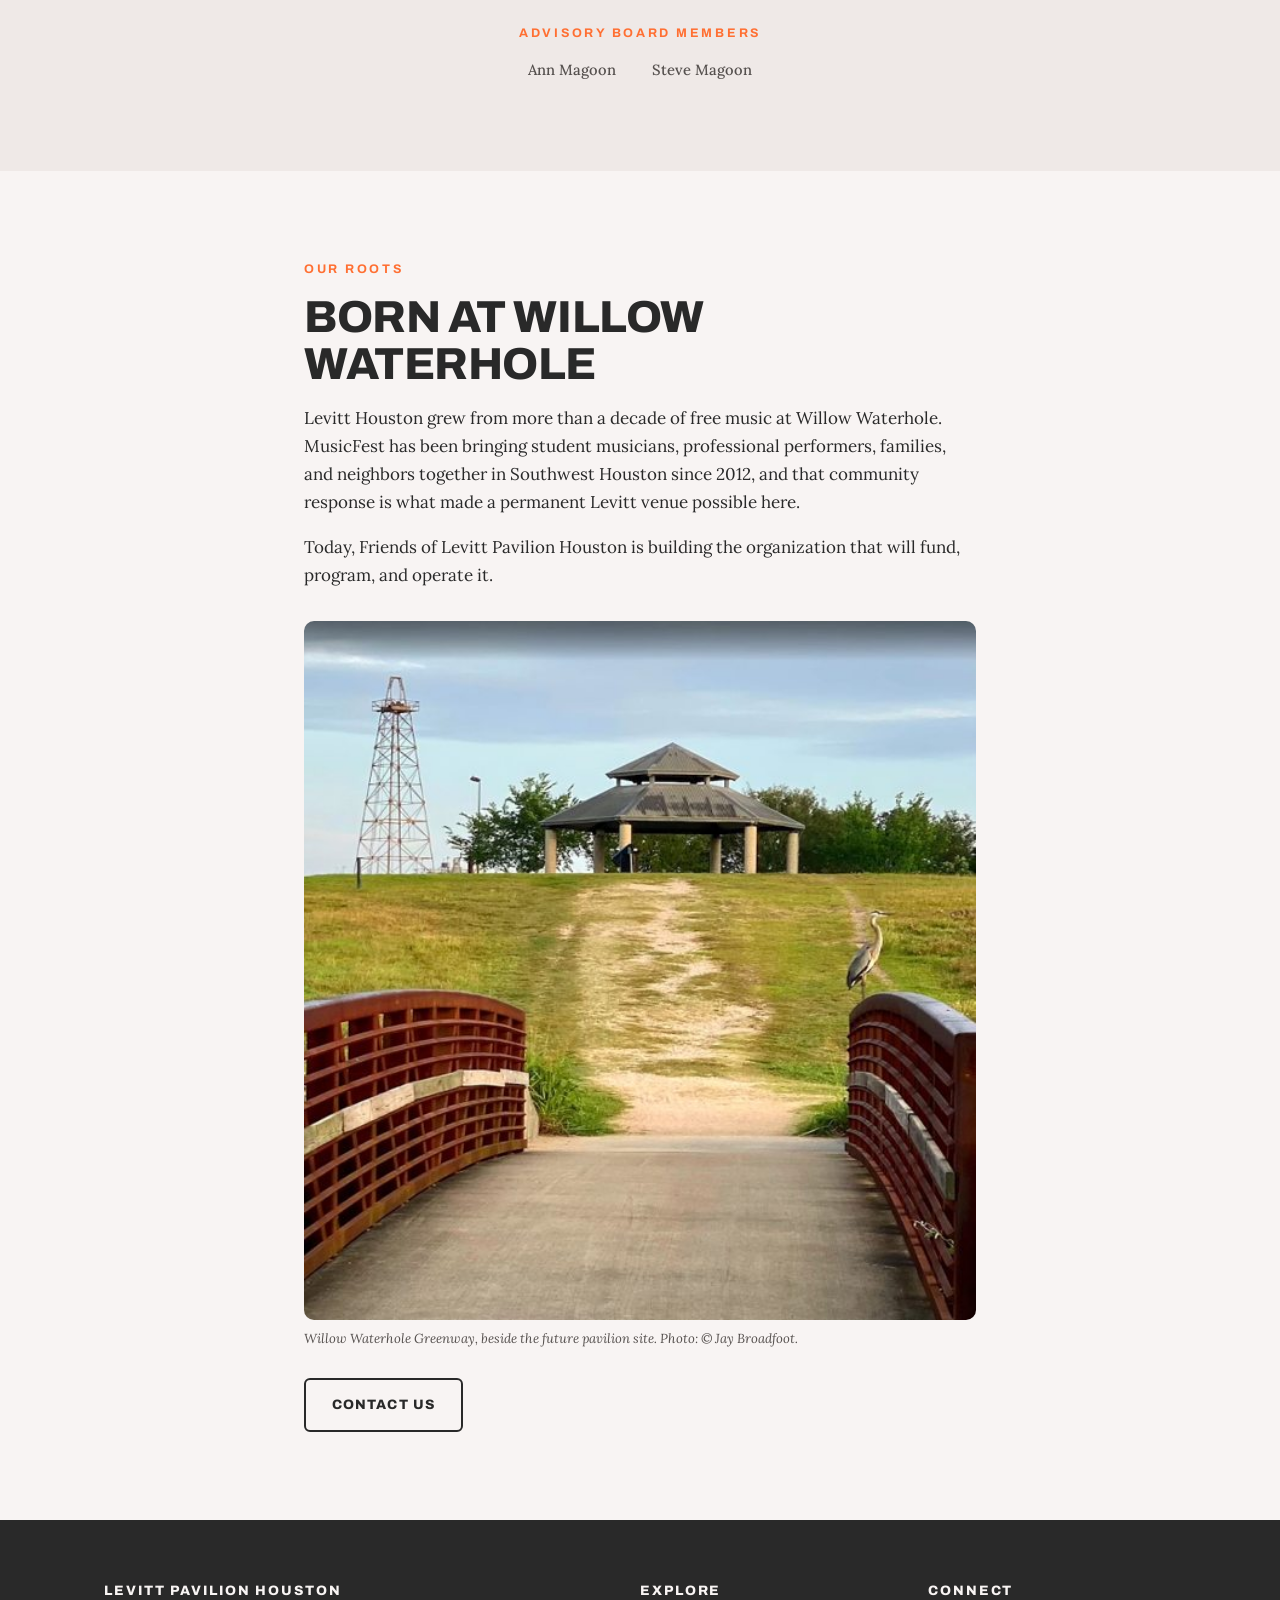
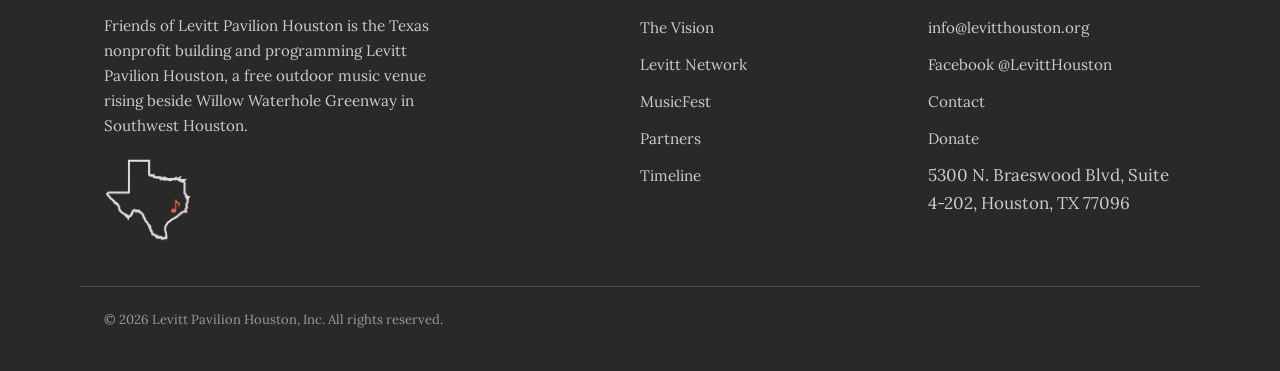
==== commit 7b89392e: "Add files via upload" ====
--- a/about.html
+++ b/about.html
@@ -100,10 +100,10 @@
     <span class="eyebrow">Our roots</span>
     <h2>Born at Willow Waterhole</h2>
     <p class="mt-1">Levitt Houston grew from more than a decade of free music at Willow Waterhole. MusicFest has been bringing student musicians, professional performers, families, and neighbors together in Southwest Houston since 2012, and that community response is what made a permanent Levitt venue possible here.</p>
-    <p>That history helped establish the community support for a permanent Levitt venue. Today, Friends of Levitt Pavilion Houston is building the organization that will fund, program, and operate it.</p>
+    <p>Today, Friends of Levitt Pavilion Houston is building the organization that will fund, program, and operate it.</p>
     <div class="mt-2">
       <img src="images/ww-bridge-heron.jpg" alt="A blue heron perches on the bridge at Willow Waterhole Greenway with the gazebo and historic derrick visible in the background" loading="lazy" style="width:100%;border-radius:var(--radius);">
-      <p class="photo-caption">Willow Waterhole Greenway &mdash; the future pavilion&rsquo;s front yard. Photo: &copy; Jay Broadfoot.</p>
+      <p class="photo-caption">Willow Waterhole Greenway, beside the future pavilion site. Photo: &copy; Jay Broadfoot.</p>
     </div>
     <div class="btn-row"><a class="btn btn-ghost" href="mailto:info@levitthouston.org">Contact Us</a></div>
   </div>
--- a/styles.css
+++ b/styles.css
@@ -365,14 +365,14 @@
 .advisory-row li { font-family: var(--display); font-weight: 700; font-size: 1.05rem; }
 
 /* ---------- Board of Directors: unified card system ---------- */
-.board-officers { display: grid; grid-template-columns: repeat(4, 1fr); gap: 18px; list-style: none; padding: 0; margin: 0; }
-.board-officers li { background: #fff; border: 1px solid var(--line); border-radius: var(--radius); padding: 28px 18px; text-align: center; }
+.board-officers { display: grid; grid-template-columns: repeat(4, 1fr); gap: 22px; list-style: none; padding: 0; margin: 0; }
+.board-officers li { background: #fff; border: 1px solid var(--line); border-radius: var(--radius); padding: 30px 18px; text-align: center; }
 .board-officers .name { display: block; font-family: var(--display); font-weight: 800; font-size: 1.15rem; letter-spacing: -0.005em; }
-.board-officers .role { display: block; font-family: var(--body); font-weight: 700; font-size: 0.76rem; color: var(--orange); text-transform: uppercase; letter-spacing: 0.12em; margin-top: 8px; }
+.board-officers .role { display: block; font-family: var(--body); font-weight: 700; font-size: 0.76rem; color: var(--orange); text-transform: uppercase; letter-spacing: 0.12em; margin-top: 10px; }
 @media (max-width: 720px) { .board-officers { grid-template-columns: repeat(2, 1fr); } }
 
-.board-members { display: grid; grid-template-columns: repeat(3, 1fr); gap: 14px; list-style: none; padding: 0; margin: 0; }
-.board-members li { background: #fff; border: 1px solid var(--line); border-radius: var(--radius); padding: 22px 14px; text-align: center; font-family: var(--display); font-weight: 800; font-size: 1.15rem; letter-spacing: -0.005em; }
+.board-members { display: grid; grid-template-columns: repeat(3, 1fr); gap: 22px; list-style: none; padding: 0; margin: 0; }
+.board-members li { background: #fff; border: 1px solid var(--line); border-radius: var(--radius); padding: 26px 14px; text-align: center; font-family: var(--display); font-weight: 800; font-size: 1.15rem; letter-spacing: -0.005em; }
 @media (max-width: 720px) { .board-members { grid-template-columns: repeat(2, 1fr); } }
 @media (max-width: 480px) { .board-members { grid-template-columns: 1fr; } }
 
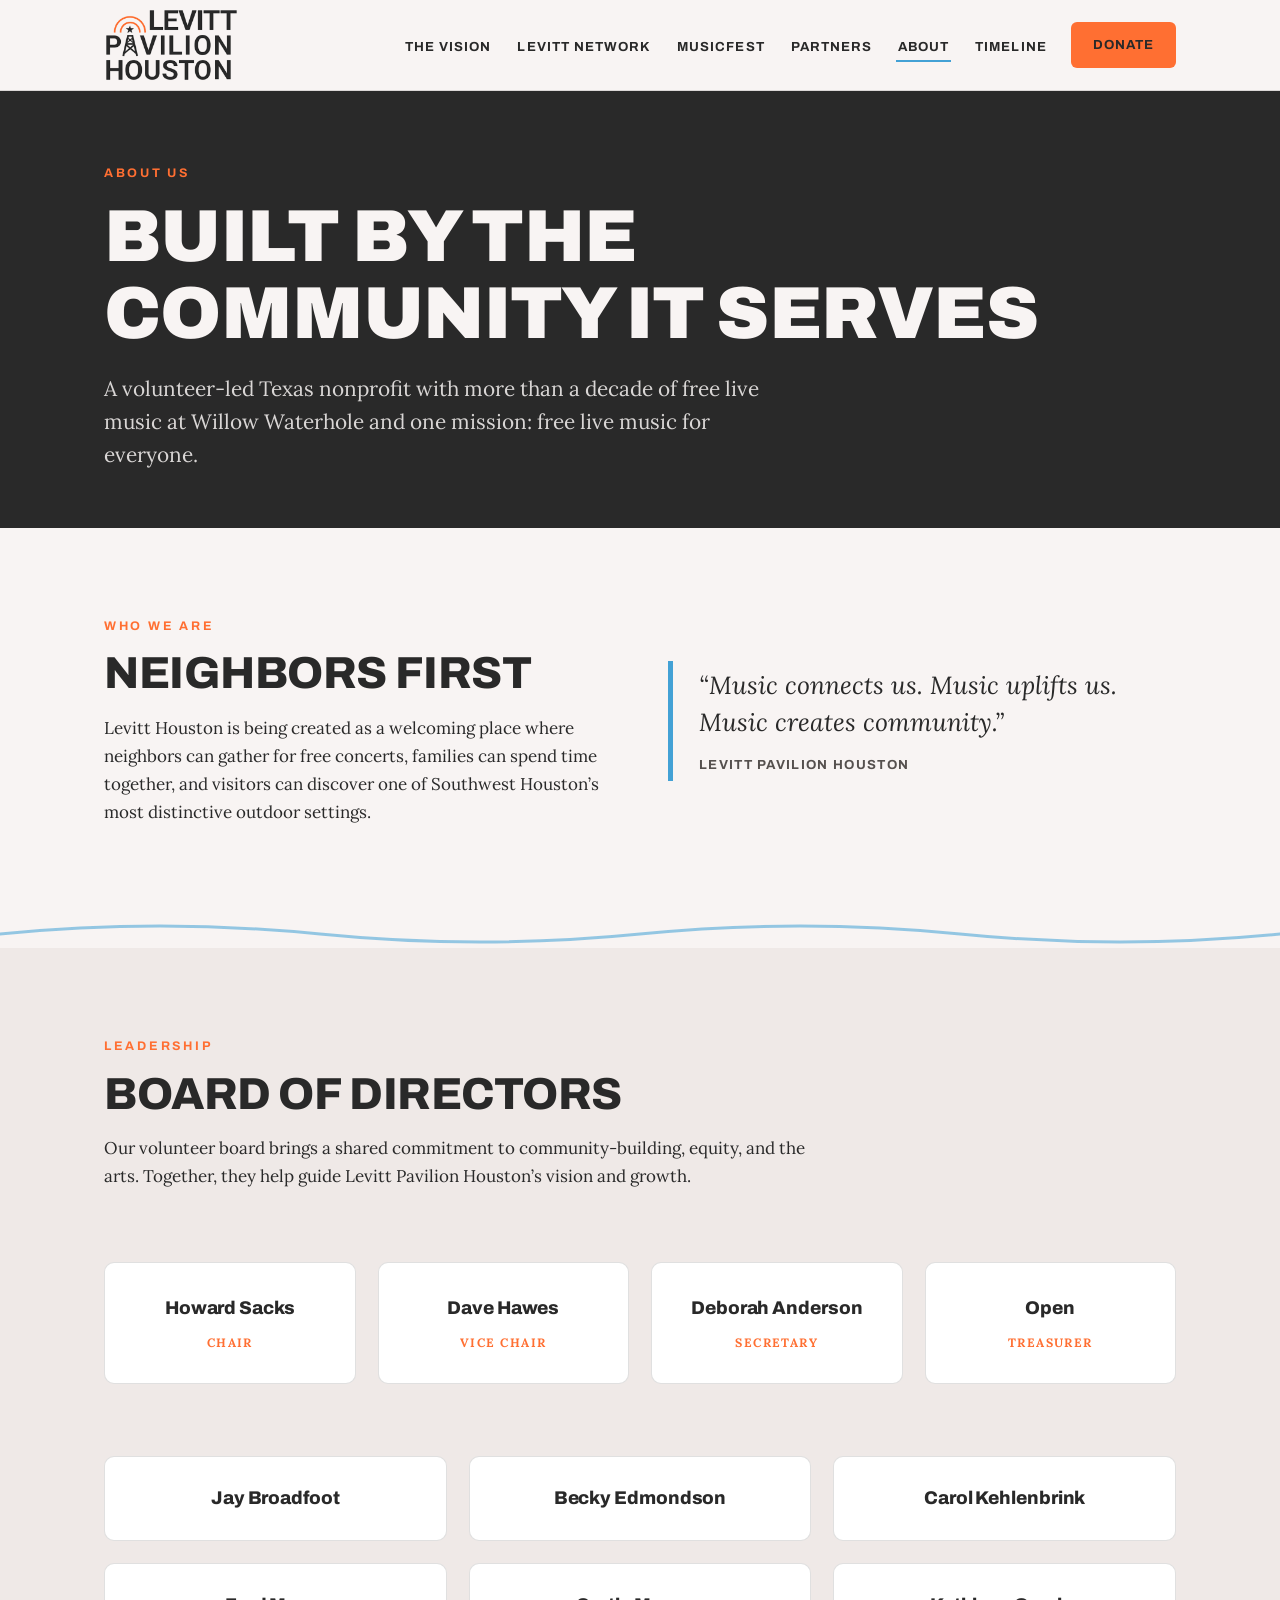
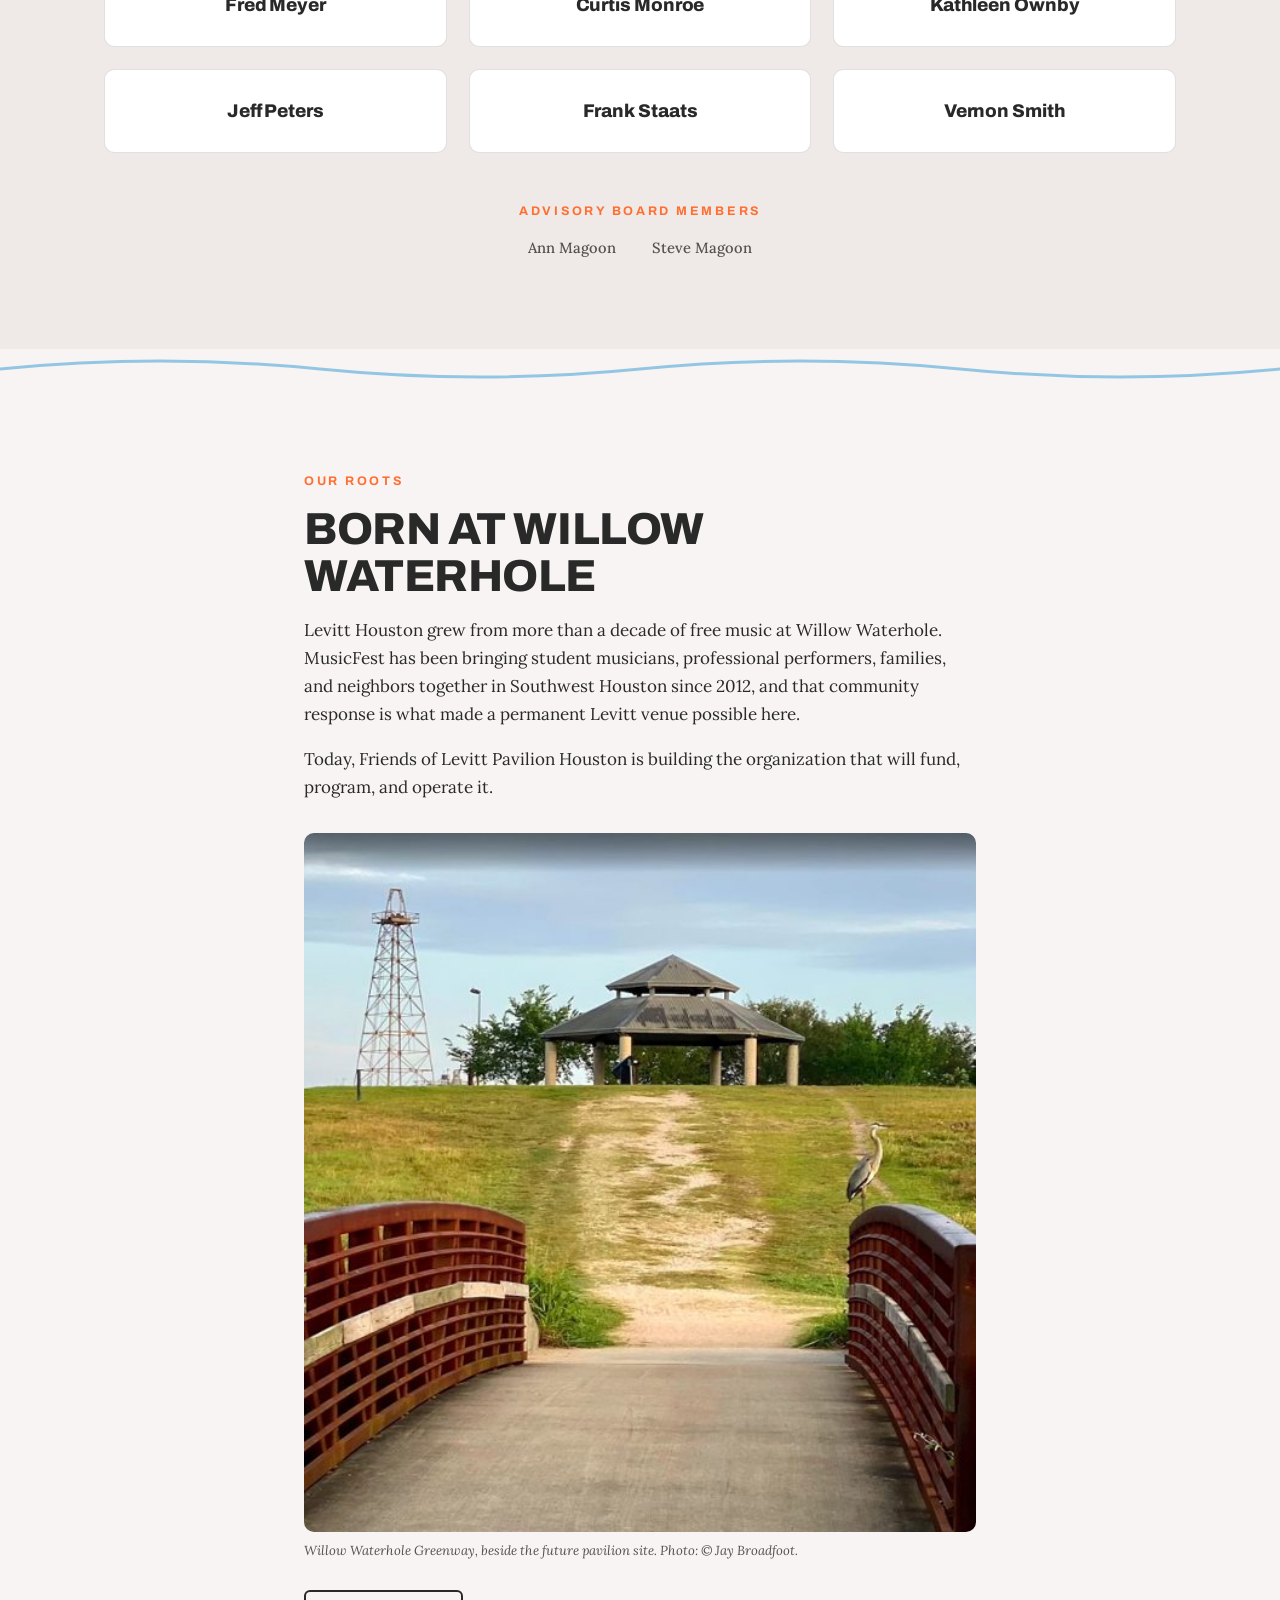
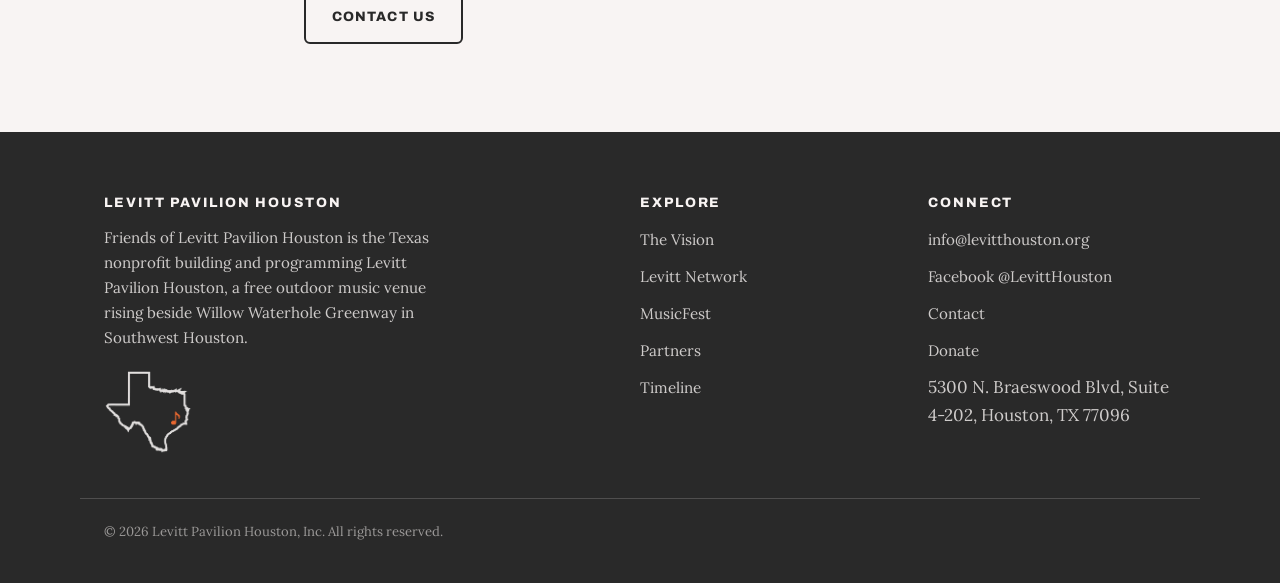
==== commit 895b2404: "Add files via upload" ====
--- a/about.html
+++ b/about.html
@@ -60,6 +60,10 @@
   </div>
 </section>
 
+<svg class="wave-divider" viewBox="0 0 1200 34" preserveAspectRatio="none" aria-hidden="true">
+  <path d="M0 20 Q150 4 300 20 T600 20 T900 20 T1200 20"/>
+</svg>
+
 <section class="section-tint">
   <div class="wrap">
     <span class="eyebrow">Leadership</span>
@@ -94,6 +98,10 @@
     </div>
   </div>
 </section>
+
+<svg class="wave-divider" viewBox="0 0 1200 34" preserveAspectRatio="none" aria-hidden="true">
+  <path d="M0 20 Q150 4 300 20 T600 20 T900 20 T1200 20"/>
+</svg>
 
 <section>
   <div class="wrap narrow-center">
--- a/styles.css
+++ b/styles.css
@@ -365,13 +365,13 @@
 .advisory-row li { font-family: var(--display); font-weight: 700; font-size: 1.05rem; }
 
 /* ---------- Board of Directors: unified card system ---------- */
-.board-officers { display: grid; grid-template-columns: repeat(4, 1fr); gap: 22px; list-style: none; padding: 0; margin: 0; }
+.board-officers { display: grid; grid-template-columns: repeat(4, 1fr); gap: 22px; list-style: none; padding: 0; margin-left: 0; margin-right: 0; margin-bottom: 0; }
 .board-officers li { background: #fff; border: 1px solid var(--line); border-radius: var(--radius); padding: 30px 18px; text-align: center; }
 .board-officers .name { display: block; font-family: var(--display); font-weight: 800; font-size: 1.15rem; letter-spacing: -0.005em; }
 .board-officers .role { display: block; font-family: var(--body); font-weight: 700; font-size: 0.76rem; color: var(--orange); text-transform: uppercase; letter-spacing: 0.12em; margin-top: 10px; }
 @media (max-width: 720px) { .board-officers { grid-template-columns: repeat(2, 1fr); } }
 
-.board-members { display: grid; grid-template-columns: repeat(3, 1fr); gap: 22px; list-style: none; padding: 0; margin: 0; }
+.board-members { display: grid; grid-template-columns: repeat(3, 1fr); gap: 22px; list-style: none; padding: 0; margin-left: 0; margin-right: 0; margin-bottom: 0; }
 .board-members li { background: #fff; border: 1px solid var(--line); border-radius: var(--radius); padding: 26px 14px; text-align: center; font-family: var(--display); font-weight: 800; font-size: 1.15rem; letter-spacing: -0.005em; }
 @media (max-width: 720px) { .board-members { grid-template-columns: repeat(2, 1fr); } }
 @media (max-width: 480px) { .board-members { grid-template-columns: 1fr; } }
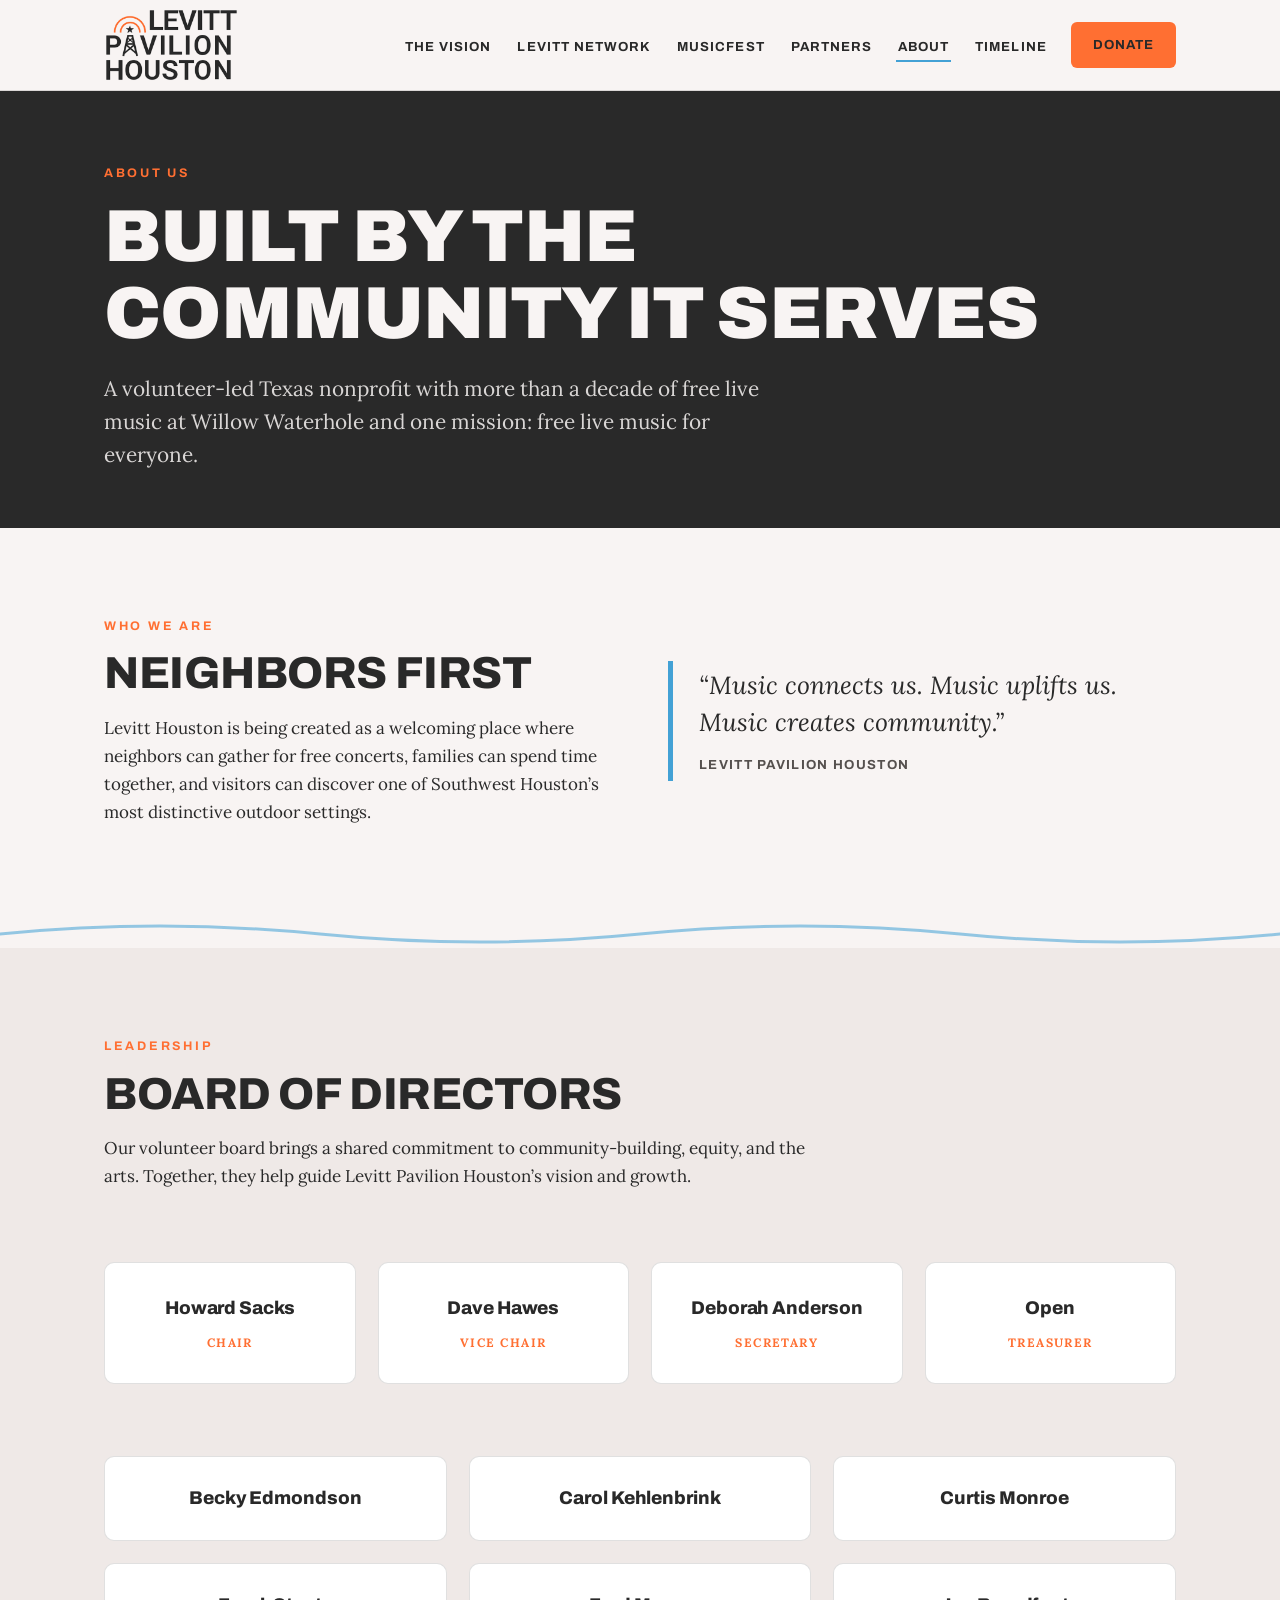
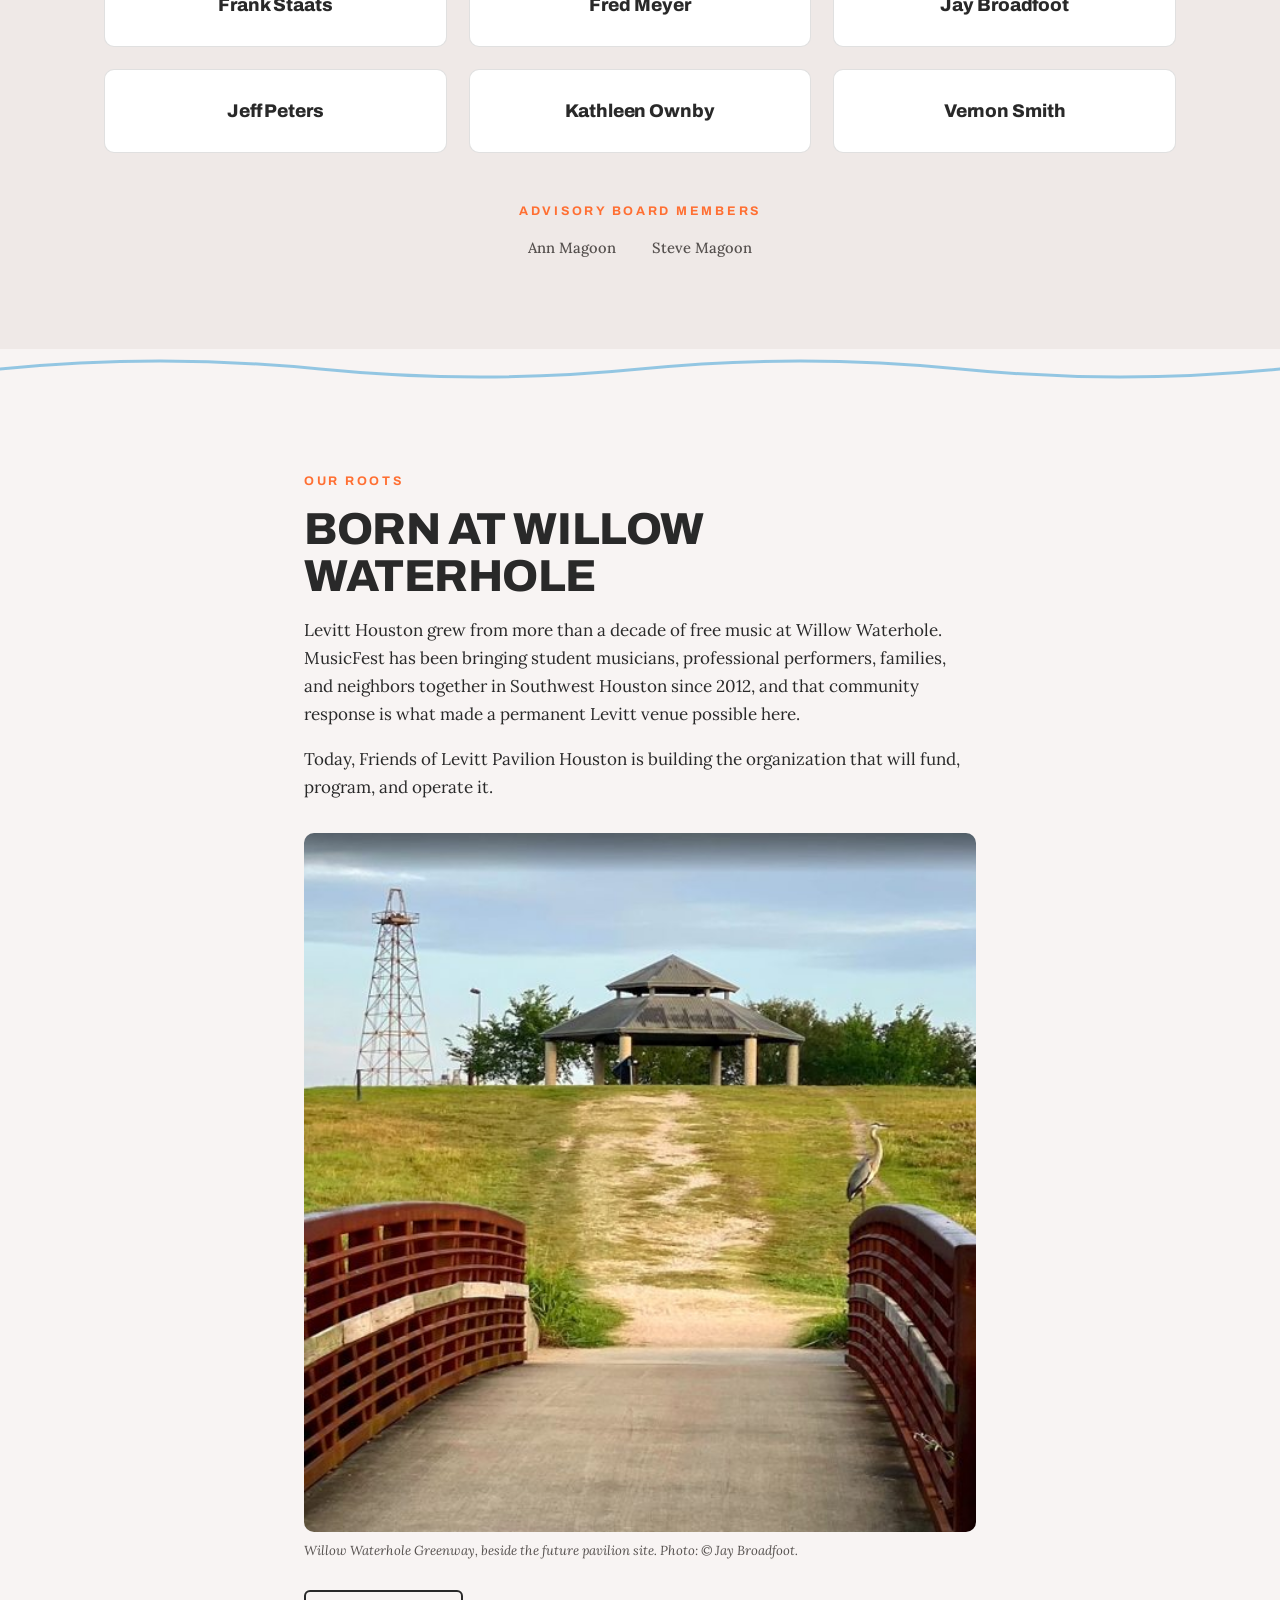
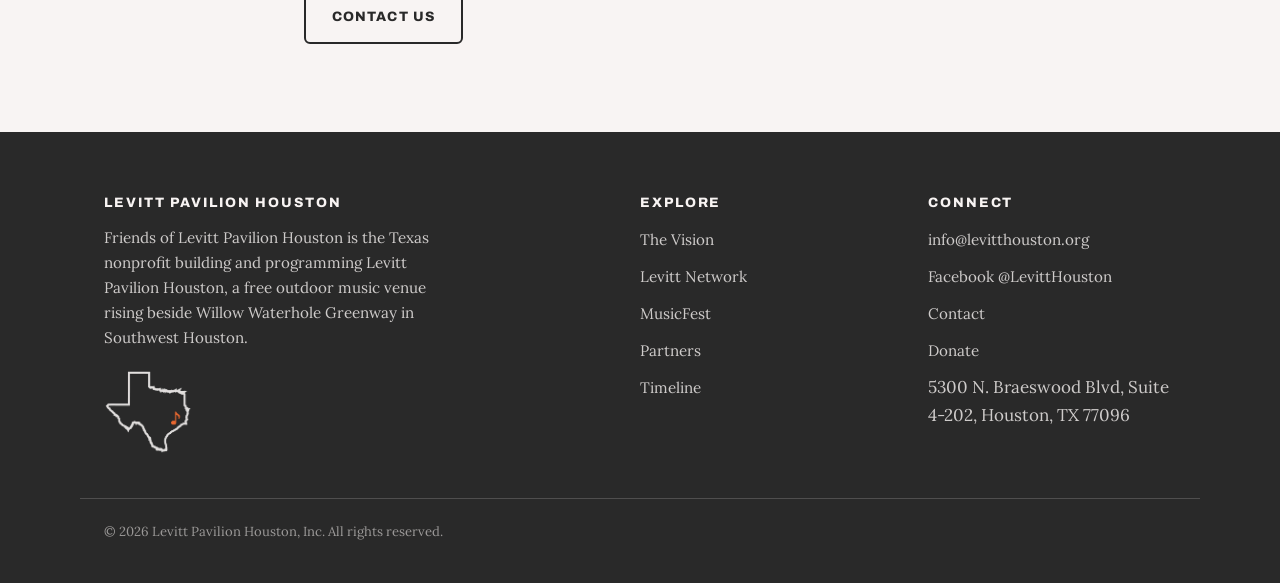
==== commit f20ff8fa: "Add files via upload" ====
--- a/about.html
+++ b/about.html
@@ -78,14 +78,14 @@
     </ul>
 
     <ul class="board-members mt-4">
-      <li>Jay Broadfoot</li>
       <li>Becky Edmondson</li>
       <li>Carol Kehlenbrink</li>
+      <li>Curtis Monroe</li>
+      <li>Frank Staats</li>
       <li>Fred Meyer</li>
-      <li>Curtis Monroe</li>
+      <li>Jay Broadfoot</li>
+      <li>Jeff Peters</li>
       <li>Kathleen Ownby</li>
-      <li>Jeff Peters</li>
-      <li>Frank Staats</li>
       <li>Vernon Smith</li>
     </ul>
 
--- a/styles.css
+++ b/styles.css
@@ -76,8 +76,10 @@
 .grid-3 { display: grid; grid-template-columns: repeat(3, 1fr); gap: 28px; }
 .grid-4 { display: grid; grid-template-columns: repeat(4, 1fr); gap: 24px; }
 
+.place-grid { display: grid; grid-template-columns: 0.85fr 1.15fr; gap: 28px; }
+.experience-grid { display: grid; grid-template-columns: 1.15fr 0.85fr; align-items: center; gap: 40px; }
 @media (max-width: 900px) {
-  .grid-2, .grid-3, .grid-4 { grid-template-columns: 1fr; }
+  .grid-2, .grid-3, .grid-4, .place-grid, .experience-grid { grid-template-columns: 1fr; }
   section { padding: 64px 0; }
 }
 @media (min-width: 901px) and (max-width: 1080px) {
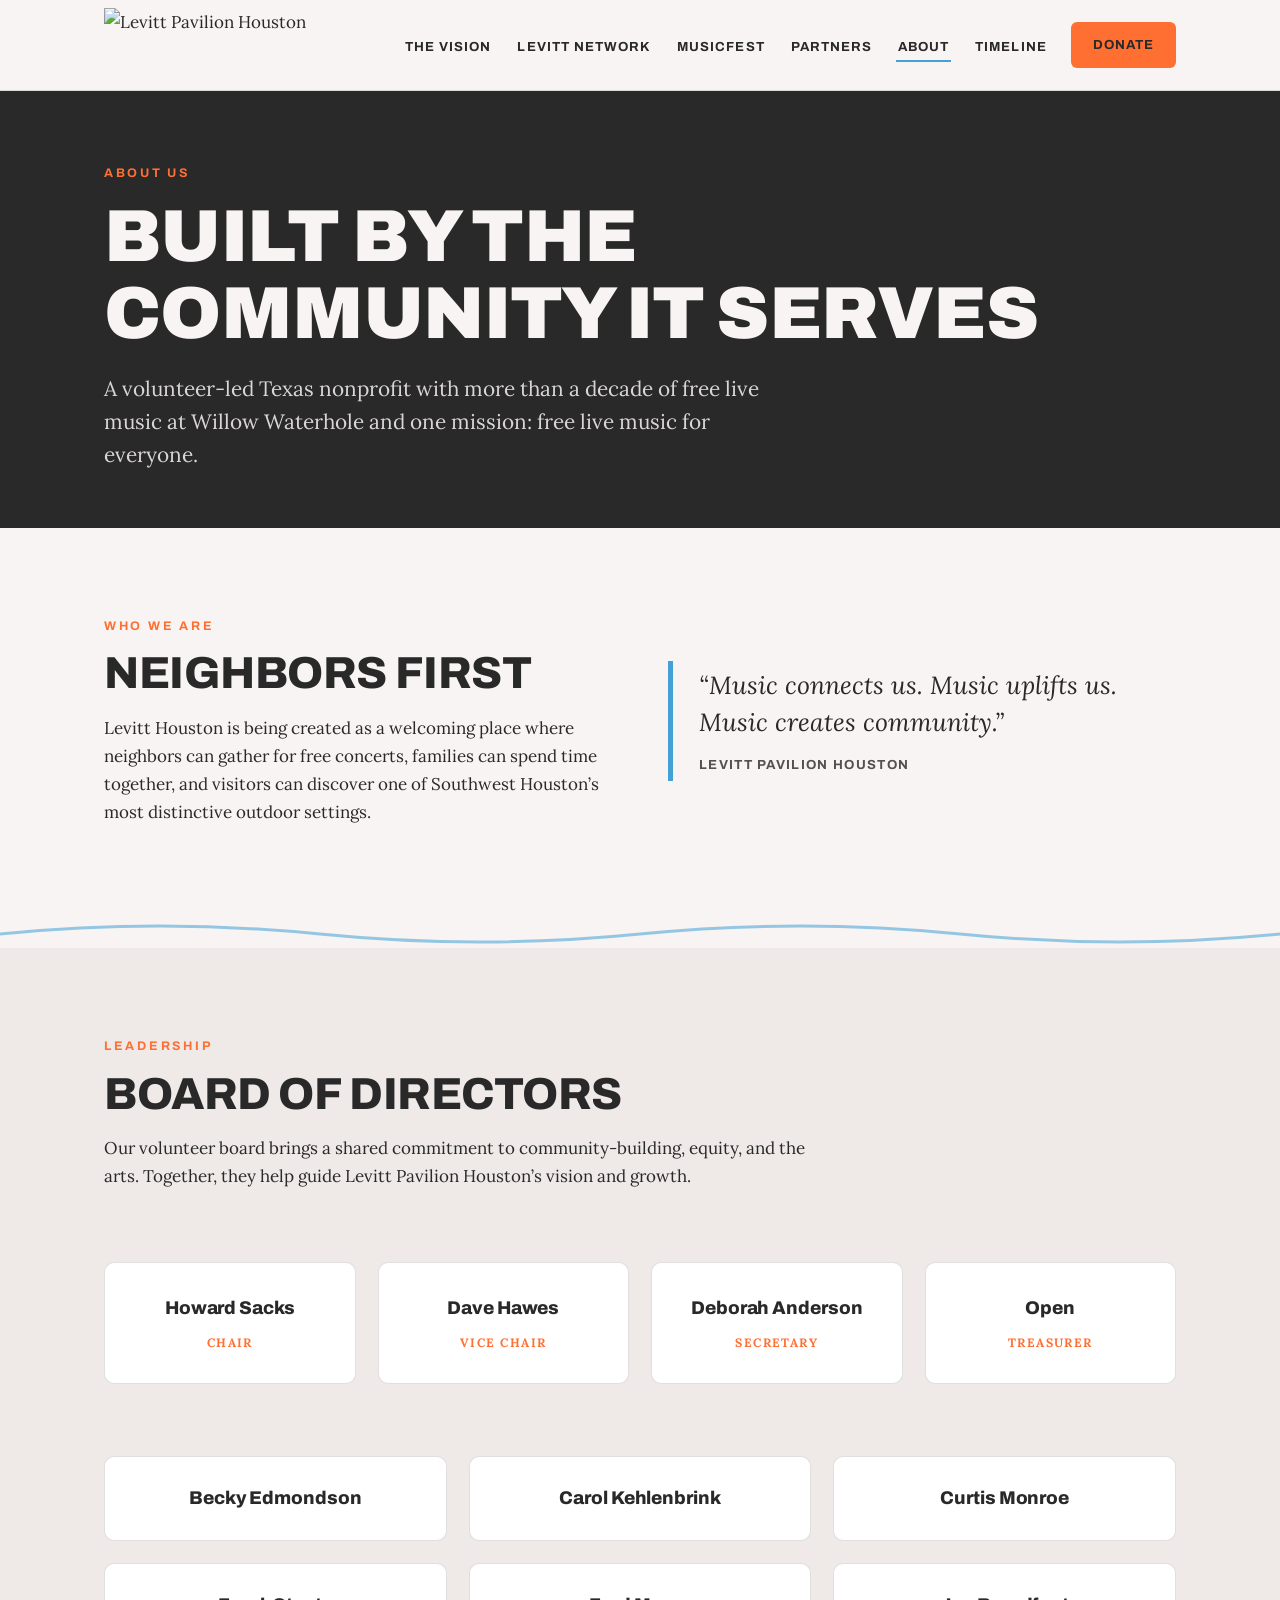
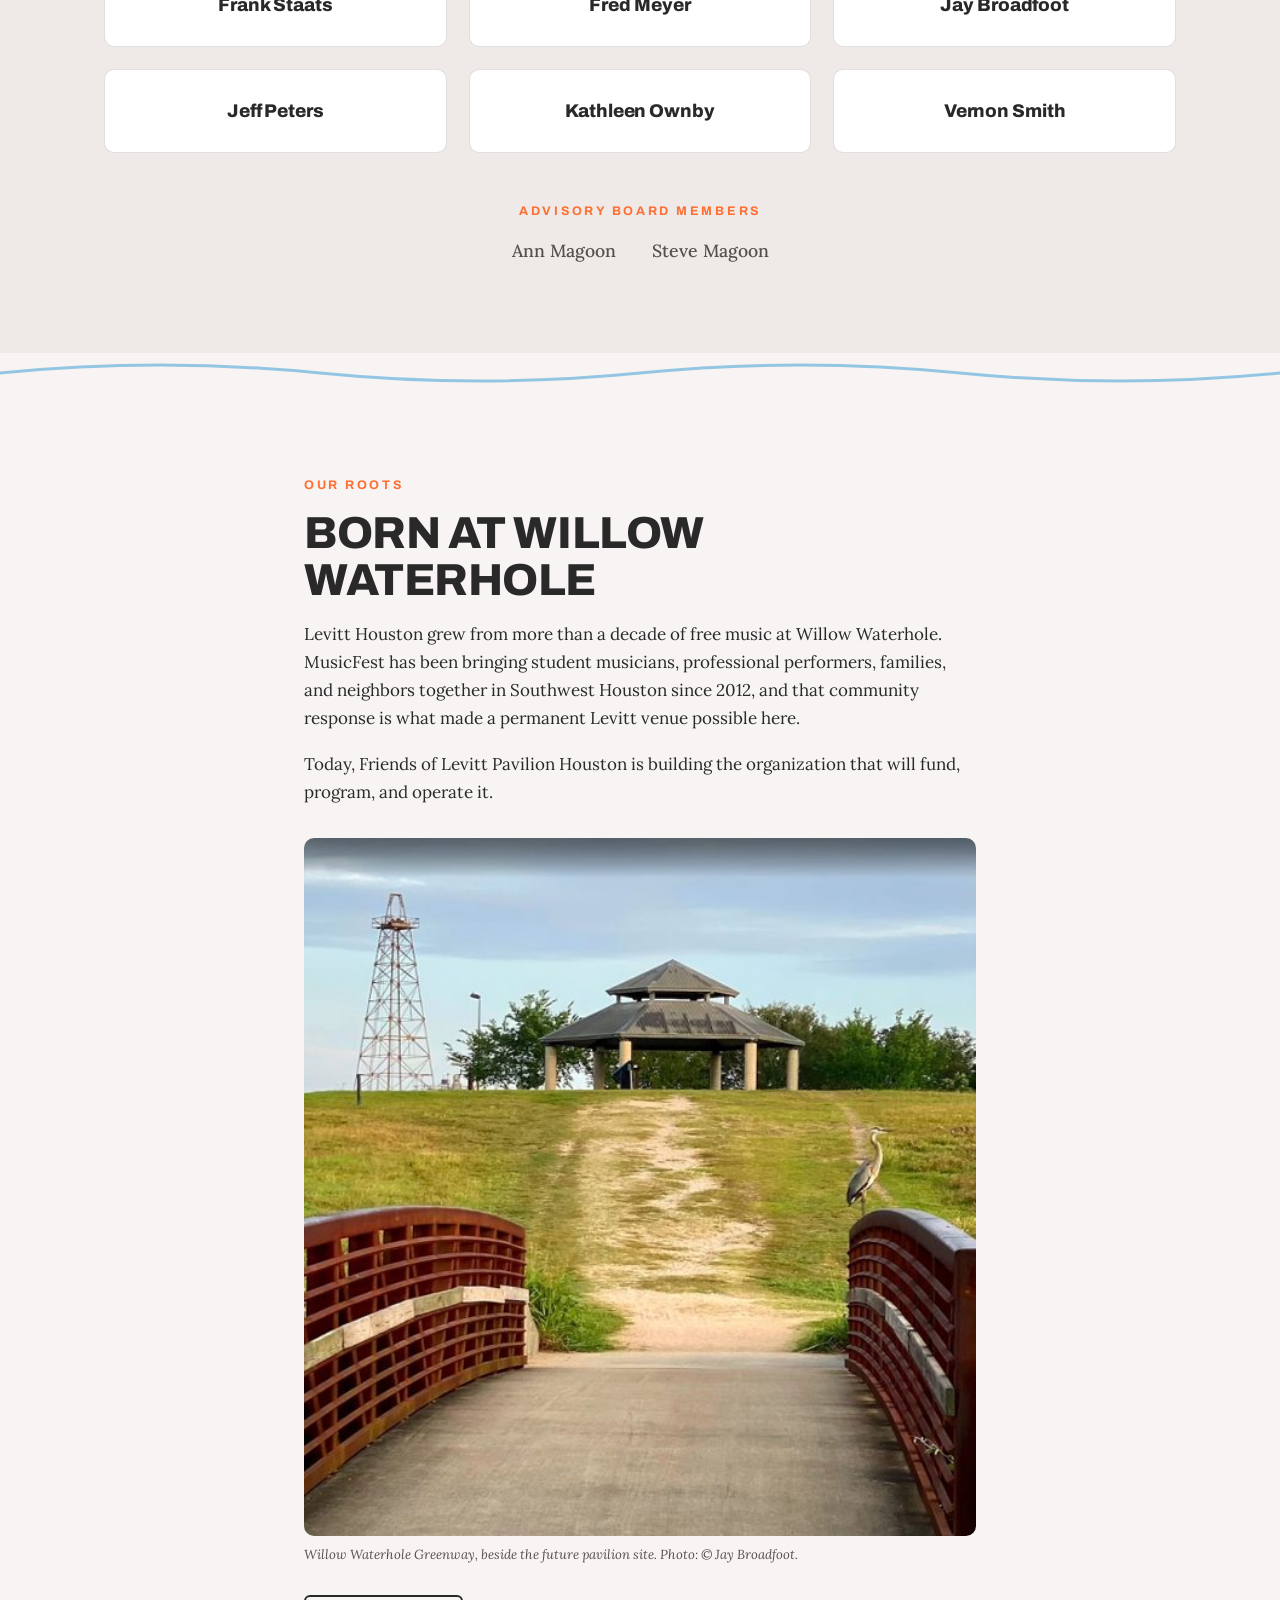
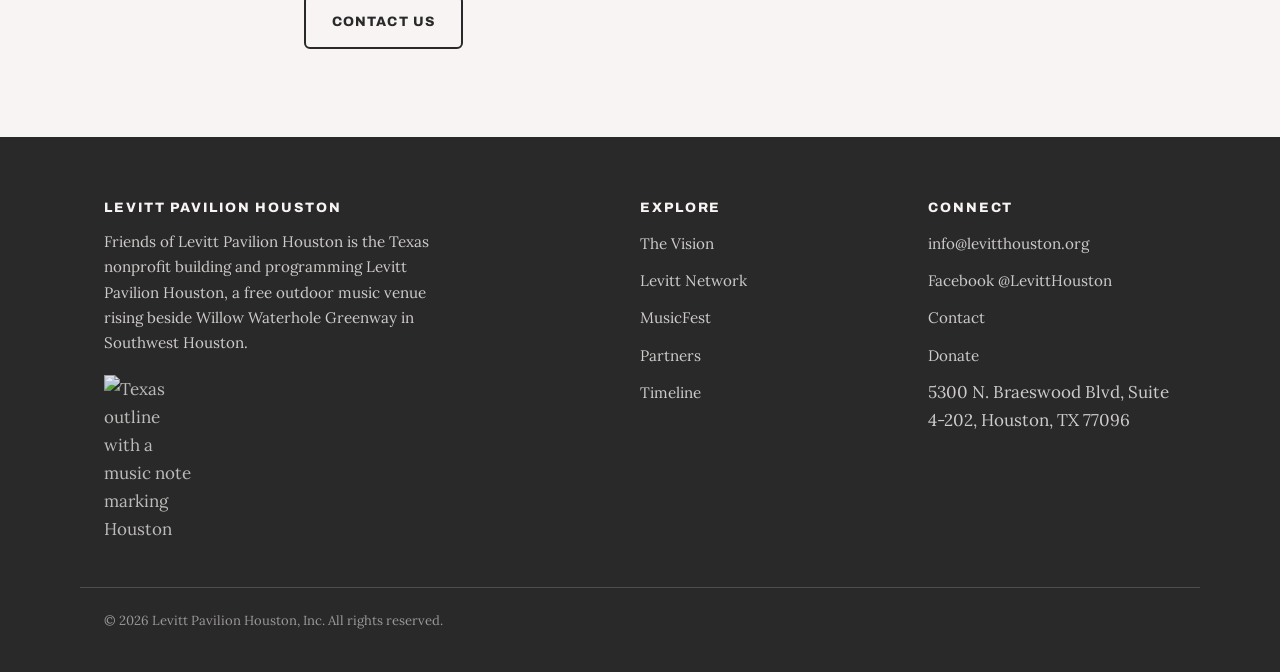
==== commit 91a1db55: "Add files via upload" ====
--- a/about.html
+++ b/about.html
@@ -20,7 +20,7 @@
 <header class="nav">
   <div class="nav-inner">
     <a class="brand" href="index.html" aria-label="Levitt Pavilion Houston home">
-      <img src="images/logo-wordmark.png" alt="Levitt Pavilion Houston">
+      <img src="images/logo-wordmark.svg" alt="Levitt Pavilion Houston">
     </a>
     <button class="nav-toggle" aria-expanded="false" onclick="const l=document.querySelector('.nav-links');l.classList.toggle('open');this.setAttribute('aria-expanded',l.classList.contains('open'));">Menu</button>
     <ul class="nav-links">
@@ -123,7 +123,7 @@
     <div>
       <h4>Levitt Pavilion Houston</h4>
       <p style="font-size:0.95rem; max-width:340px;">Friends of Levitt Pavilion Houston is the Texas nonprofit building and programming Levitt Pavilion Houston, a free outdoor music venue rising beside Willow Waterhole Greenway in Southwest Houston.</p>
-      <img class="footer-texas" src="images/texas-dark.png" alt="Texas outline with a music note marking Houston">
+      <img class="footer-texas" src="images/texas-dark.svg" alt="Texas outline with a music note marking Houston">
     </div>
     <div>
       <h4>Explore</h4>
--- a/styles.css
+++ b/styles.css
@@ -380,7 +380,7 @@
 
 .board-advisory-wrap { text-align: center; }
 .board-advisory { display: flex; flex-wrap: wrap; gap: 8px 36px; list-style: none; padding: 0; margin: 12px 0 0; justify-content: center; }
-.board-advisory li { font-family: var(--body); font-weight: 500; font-size: 0.92rem; color: var(--ink-soft); }
+.board-advisory li { font-family: var(--body); font-weight: 500; font-size: 1.1rem; color: var(--ink-soft); }
 
 /* ---------- Media cards: publication name prominent, link visible (items 24, 26) ---------- */
 .media-card { background: #fff; border: 1px solid var(--line); border-radius: var(--radius); padding: 28px; display: flex; flex-direction: column; gap: 14px; }
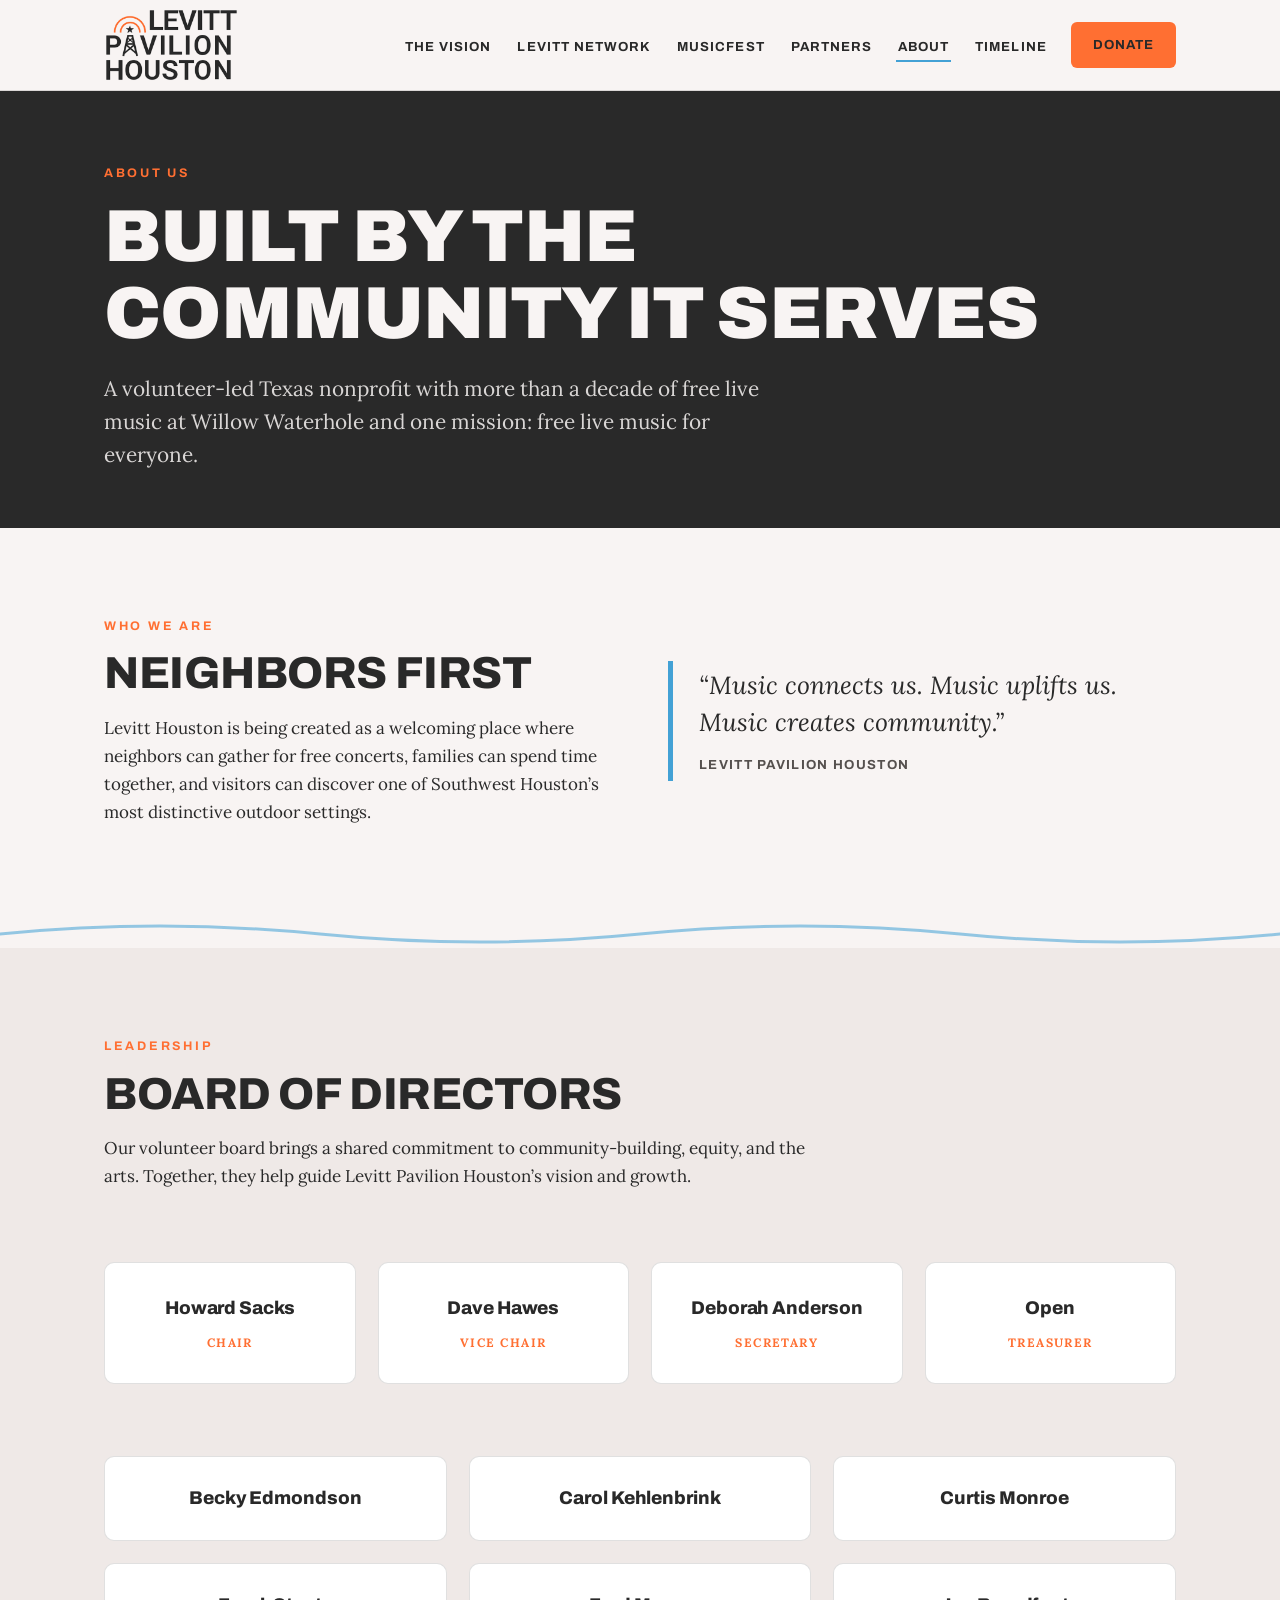
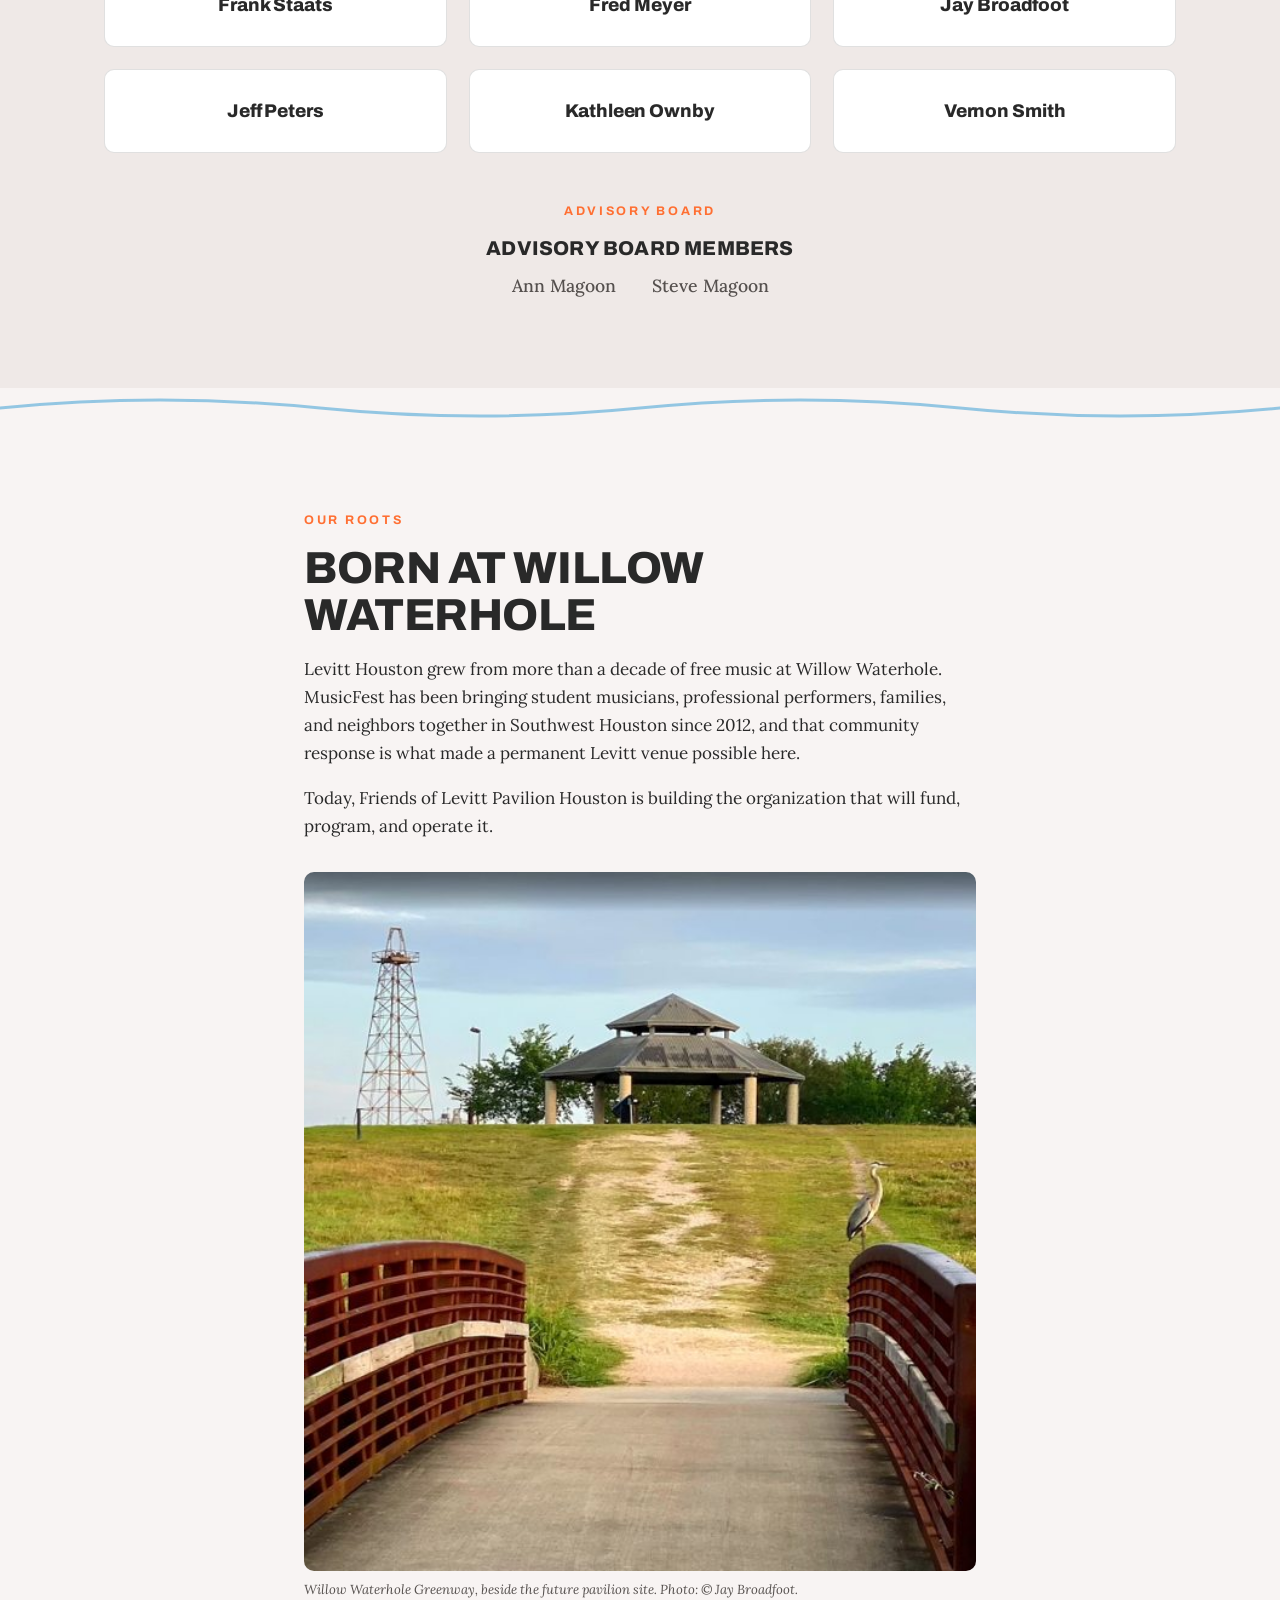
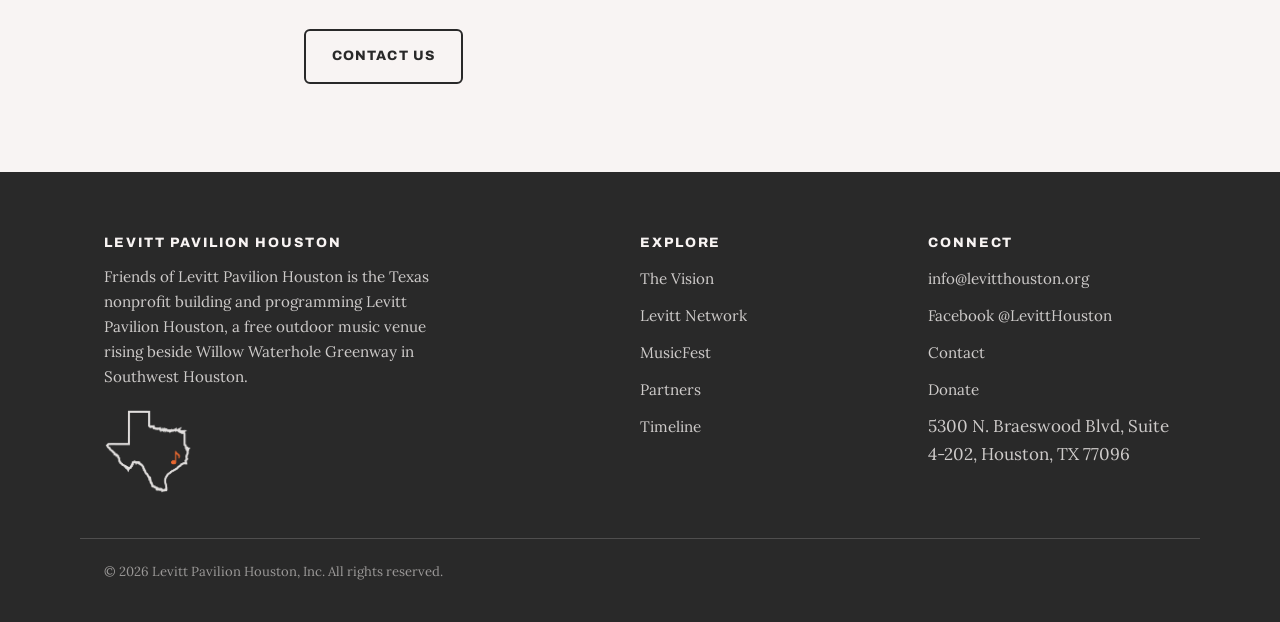
==== commit a54aa0fd: "Add files via upload" ====
--- a/about.html
+++ b/about.html
@@ -20,7 +20,7 @@
 <header class="nav">
   <div class="nav-inner">
     <a class="brand" href="index.html" aria-label="Levitt Pavilion Houston home">
-      <img src="images/logo-wordmark.svg" alt="Levitt Pavilion Houston">
+      <img src="images/logo-wordmark.png" alt="Levitt Pavilion Houston">
     </a>
     <button class="nav-toggle" aria-expanded="false" onclick="const l=document.querySelector('.nav-links');l.classList.toggle('open');this.setAttribute('aria-expanded',l.classList.contains('open'));">Menu</button>
     <ul class="nav-links">
@@ -90,8 +90,9 @@
     </ul>
 
     <div class="board-advisory-wrap mt-3">
-      <span class="eyebrow">Advisory Board Members</span>
-      <ul class="board-advisory">
+      <span class="eyebrow">Advisory Board</span>
+      <h3 class="mt-1">Advisory Board Members</h3>
+      <ul class="board-advisory mt-1">
         <li>Ann Magoon</li>
         <li>Steve Magoon</li>
       </ul>
@@ -123,7 +124,7 @@
     <div>
       <h4>Levitt Pavilion Houston</h4>
       <p style="font-size:0.95rem; max-width:340px;">Friends of Levitt Pavilion Houston is the Texas nonprofit building and programming Levitt Pavilion Houston, a free outdoor music venue rising beside Willow Waterhole Greenway in Southwest Houston.</p>
-      <img class="footer-texas" src="images/texas-dark.svg" alt="Texas outline with a music note marking Houston">
+      <img class="footer-texas" src="images/texas-dark.png" alt="Texas outline with a music note marking Houston">
     </div>
     <div>
       <h4>Explore</h4>
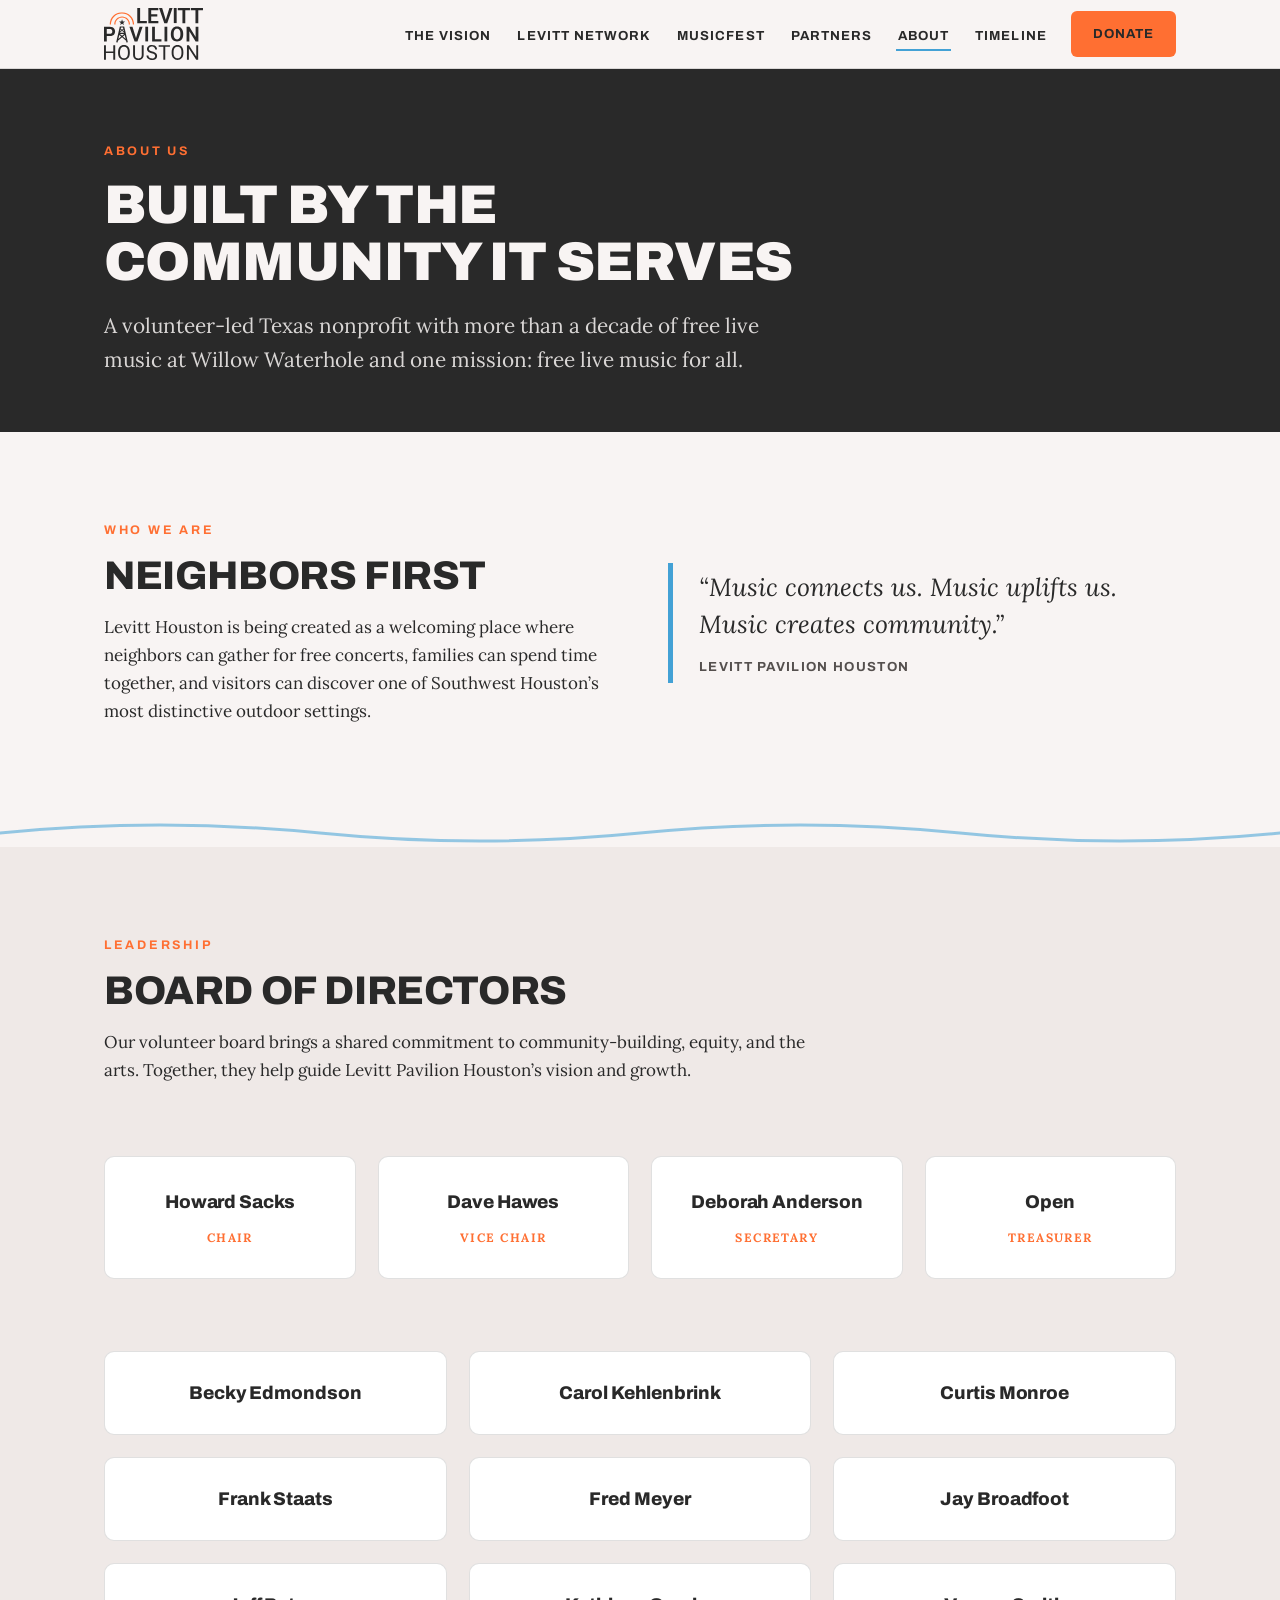
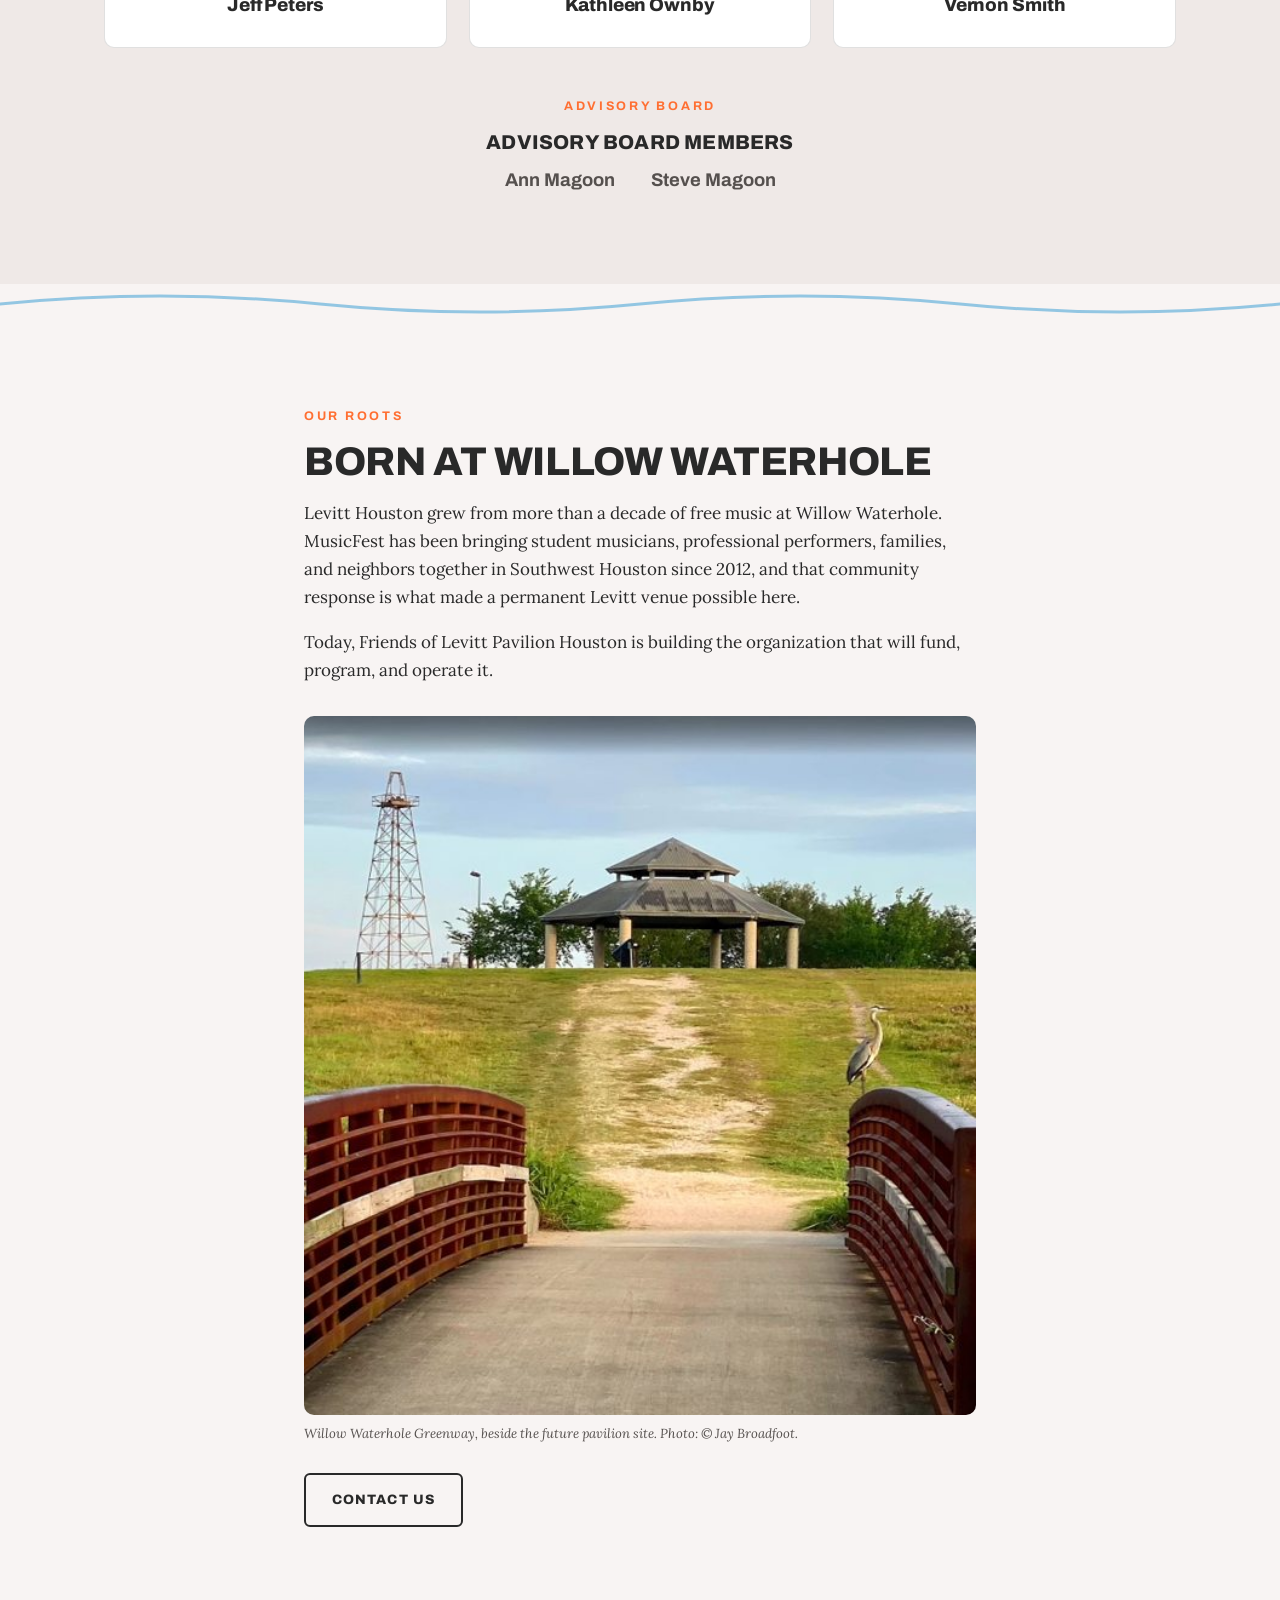
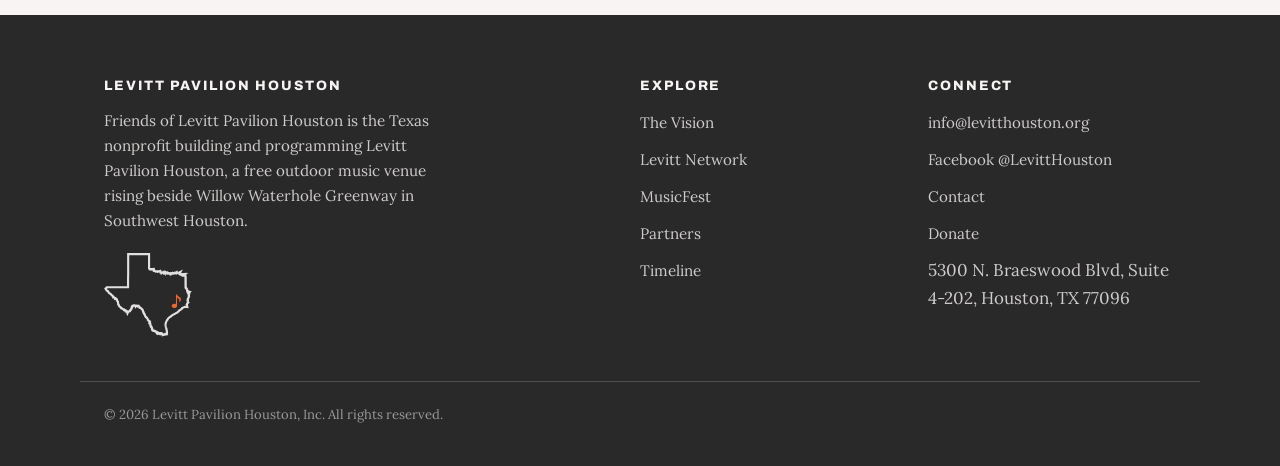
==== commit 5cd4f006: "Build Update 8-22-26 6:15 am" ====
--- a/about.html
+++ b/about.html
@@ -20,7 +20,7 @@
 <header class="nav">
   <div class="nav-inner">
     <a class="brand" href="index.html" aria-label="Levitt Pavilion Houston home">
-      <img src="images/logo-wordmark.png" alt="Levitt Pavilion Houston">
+      <img src="images/logo-wordmark.svg" alt="Levitt Pavilion Houston">
     </a>
     <button class="nav-toggle" aria-expanded="false" onclick="const l=document.querySelector('.nav-links');l.classList.toggle('open');this.setAttribute('aria-expanded',l.classList.contains('open'));">Menu</button>
     <ul class="nav-links">
@@ -39,7 +39,7 @@
   <div class="wrap">
     <span class="eyebrow">About Us</span>
     <h1>Built by the<br>community it serves</h1>
-    <p class="lede">A volunteer-led Texas nonprofit with more than a decade of free live music at Willow Waterhole and one mission: free live music for everyone.</p>
+    <p class="lede">A volunteer-led Texas nonprofit with more than a decade of free live music at Willow Waterhole and one mission: free live music for all.</p>
   </div>
 </section>
 
@@ -124,7 +124,7 @@
     <div>
       <h4>Levitt Pavilion Houston</h4>
       <p style="font-size:0.95rem; max-width:340px;">Friends of Levitt Pavilion Houston is the Texas nonprofit building and programming Levitt Pavilion Houston, a free outdoor music venue rising beside Willow Waterhole Greenway in Southwest Houston.</p>
-      <img class="footer-texas" src="images/texas-dark.png" alt="Texas outline with a music note marking Houston">
+      <img class="footer-texas" src="images/texas-dark.svg" alt="Texas outline with a music note marking Houston">
     </div>
     <div>
       <h4>Explore</h4>
--- a/styles.css
+++ b/styles.css
@@ -43,8 +43,8 @@
   font-weight: 800;
   text-transform: uppercase;
 }
-h1 { font-size: clamp(2.6rem, 6vw, 4.6rem); font-weight: 900; }
-h2 { font-size: clamp(1.9rem, 3.6vw, 2.8rem); }
+h1 { font-size: clamp(2.1rem, 4.4vw, 3.5rem); font-weight: 900; }
+h2 { font-size: clamp(1.8rem, 3.2vw, 2.5rem); }
 h3 { font-size: 1.25rem; letter-spacing: 0.01em; }
 p + p { margin-top: 1em; }
 
@@ -77,6 +77,7 @@
 .grid-4 { display: grid; grid-template-columns: repeat(4, 1fr); gap: 24px; }
 
 .place-grid { display: grid; grid-template-columns: 0.85fr 1.15fr; gap: 28px; }
+.place-grid img { width: 100%; aspect-ratio: 1.45 / 1; object-fit: cover; object-position: left center; border-radius: var(--radius); }
 .experience-grid { display: grid; grid-template-columns: 1.15fr 0.85fr; align-items: center; gap: 40px; }
 @media (max-width: 900px) {
   .grid-2, .grid-3, .grid-4, .place-grid, .experience-grid { grid-template-columns: 1fr; }
@@ -97,8 +98,8 @@
   display: flex; align-items: center; justify-content: space-between; gap: 16px;
 }
 .brand { display: flex; align-items: center; gap: 12px; text-decoration: none; }
-.brand img { height: 74px; width: auto; }
-@media (max-width: 600px) { .brand img { height: 54px; } }
+.brand img { height: 52px; width: auto; }
+@media (max-width: 600px) { .brand img { height: 44px; } }
 .nav-links { display: flex; align-items: center; gap: 22px; list-style: none; }
 .nav-links a {
   font-family: var(--display); font-size: 0.82rem; font-weight: 700;
@@ -137,9 +138,11 @@
 /* ---------- Hero ---------- */
 .hero {
   background: var(--charcoal); color: var(--cream);
-  position: relative; overflow: hidden; padding: 110px 0 96px;
-}
-.hero .wrap { position: relative; z-index: 2; }
+  position: relative; overflow: hidden;
+  min-height: 64vh; display: flex; align-items: center;
+  padding: 56px 0;
+}
+.hero .wrap { position: relative; z-index: 2; width: 100%; }
 .hero-kicker { color: var(--blue); }
 .hero p.lede { max-width: 620px; margin-top: 1.4rem; color: rgba(248,244,243,0.88); }
 .hero-derrick {
@@ -246,6 +249,7 @@
 
 /* ---------- Page hero (inner pages) ---------- */
 .page-hero { background: var(--charcoal); color: var(--cream); padding: 72px 0 56px; position: relative; overflow: hidden; }
+.page-hero h1 { font-size: clamp(2.1rem, 4.4vw, 3.4rem); }
 .page-hero p.lede { max-width: 680px; margin-top: 1.2rem; color: rgba(248,244,243,0.85); }
 
 /* ---------- Utility ---------- */
@@ -263,7 +267,7 @@
 .campaign-band .line {
   font-family: var(--display); font-weight: 900; text-transform: uppercase;
   letter-spacing: -0.01em; line-height: 1.03;
-  font-size: clamp(2.3rem, 5.6vw, 4.2rem);
+  font-size: clamp(1.9rem, 4vw, 3.2rem);
 }
 .campaign-band .line em { font-style: normal; color: var(--orange); }
 .campaign-band .sub {
@@ -295,7 +299,7 @@
 @media (max-width: 900px) { .hero-derrick { display: none; } }
 
 /* Campaign band derrick mark (the standalone icon's home) */
-.campaign-mark { height: 96px; width: auto; margin: 0 auto 20px; display: block; }
+.campaign-mark { height: 130px; width: auto; margin: 0 auto 20px; display: block; }
 
 /* Branded figure strips (illustration, map) */
 .figure-strip { padding: 56px 0; }
@@ -380,7 +384,7 @@
 
 .board-advisory-wrap { text-align: center; }
 .board-advisory { display: flex; flex-wrap: wrap; gap: 8px 36px; list-style: none; padding: 0; margin: 12px 0 0; justify-content: center; }
-.board-advisory li { font-family: var(--body); font-weight: 500; font-size: 1.1rem; color: var(--ink-soft); }
+.board-advisory li { font-family: var(--display); font-weight: 700; font-size: 1.15rem; color: var(--ink-soft); }
 
 /* ---------- Media cards: publication name prominent, link visible (items 24, 26) ---------- */
 .media-card { background: #fff; border: 1px solid var(--line); border-radius: var(--radius); padding: 28px; display: flex; flex-direction: column; gap: 14px; }
@@ -406,5 +410,6 @@
 
 /* ---------- Vision derrick section as two-column layout (item 6) ---------- */
 .derrick-split { display: grid; grid-template-columns: 1fr 1fr; gap: 48px; align-items: center; }
+.place-grid h2, .experience-grid h2, .derrick-split h2 { font-size: clamp(1.6rem, 2.9vw, 2.1rem); }
 .derrick-split .derrick-portrait { max-height: 640px; object-fit: cover; object-position: center 30%; border-radius: var(--radius); width: 100%; }
 @media (max-width: 900px) { .derrick-split { grid-template-columns: 1fr; } .derrick-split .derrick-portrait { max-height: 480px; } }
